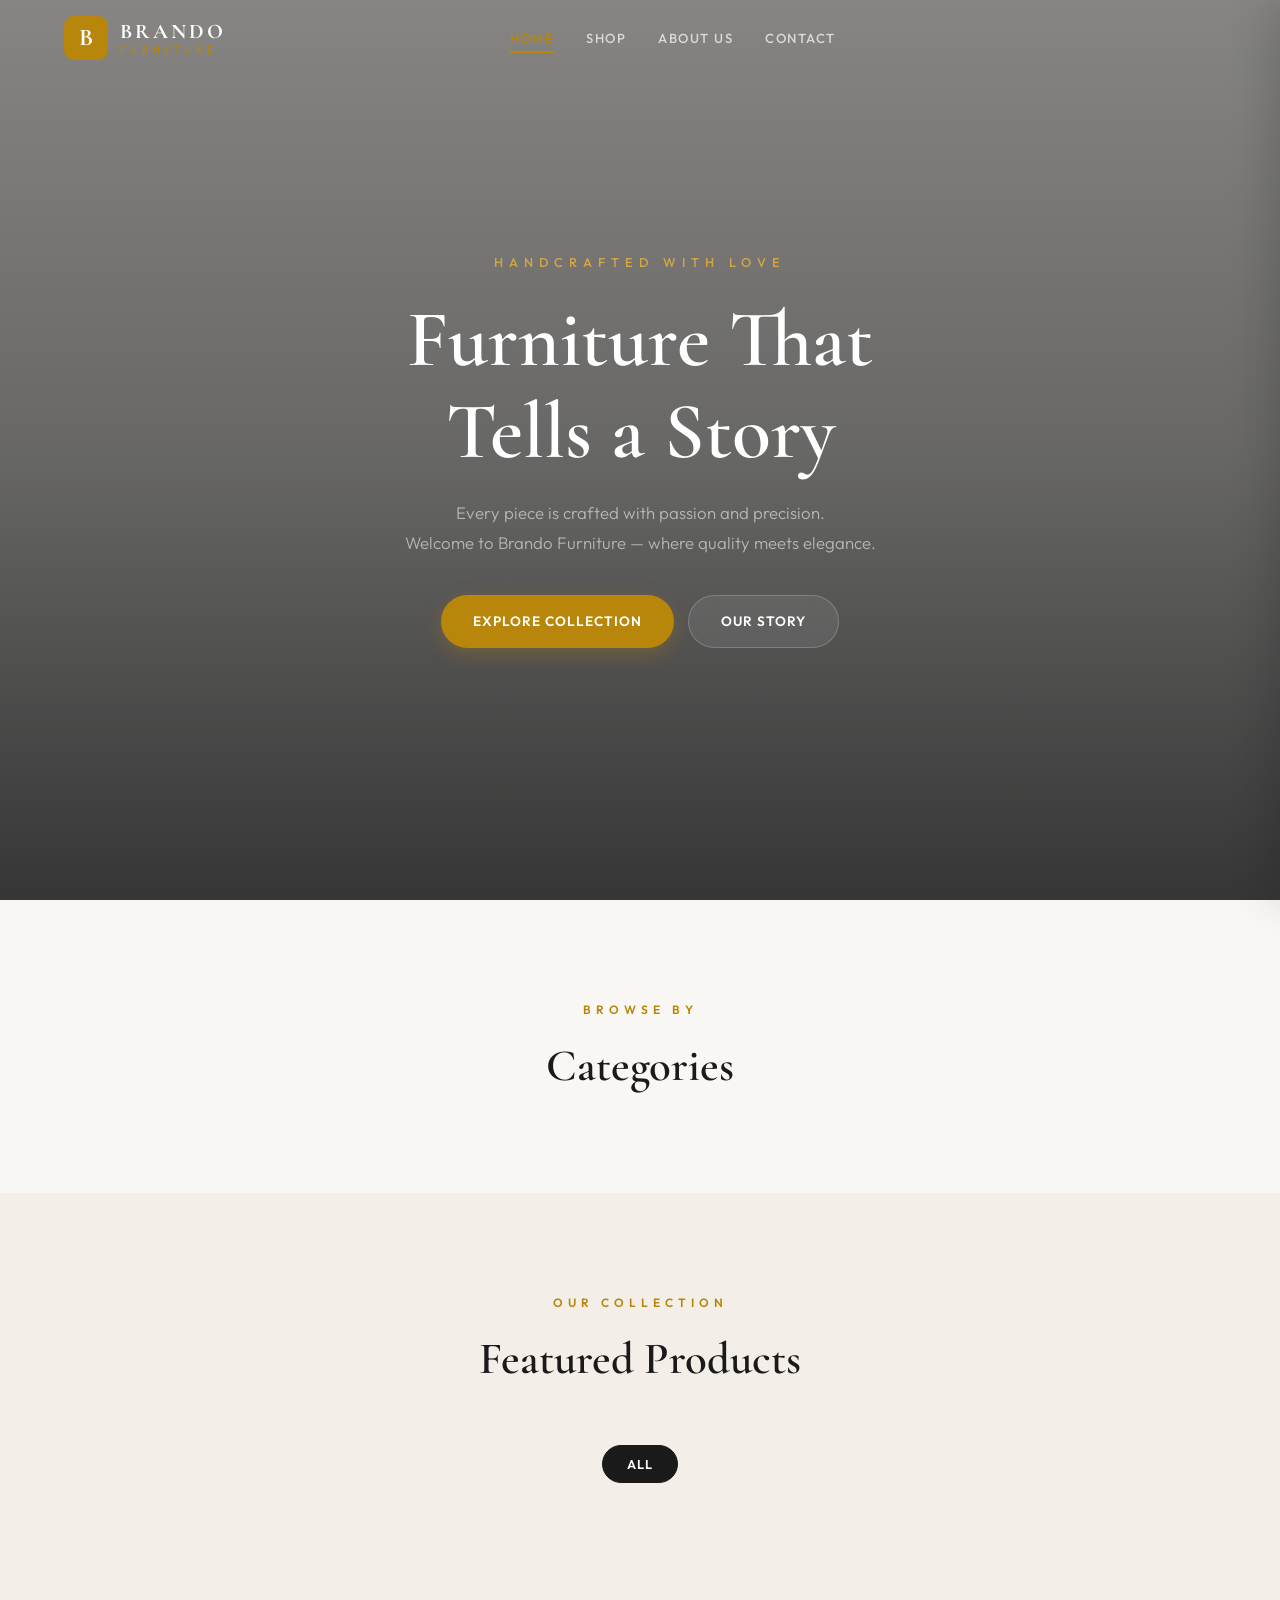
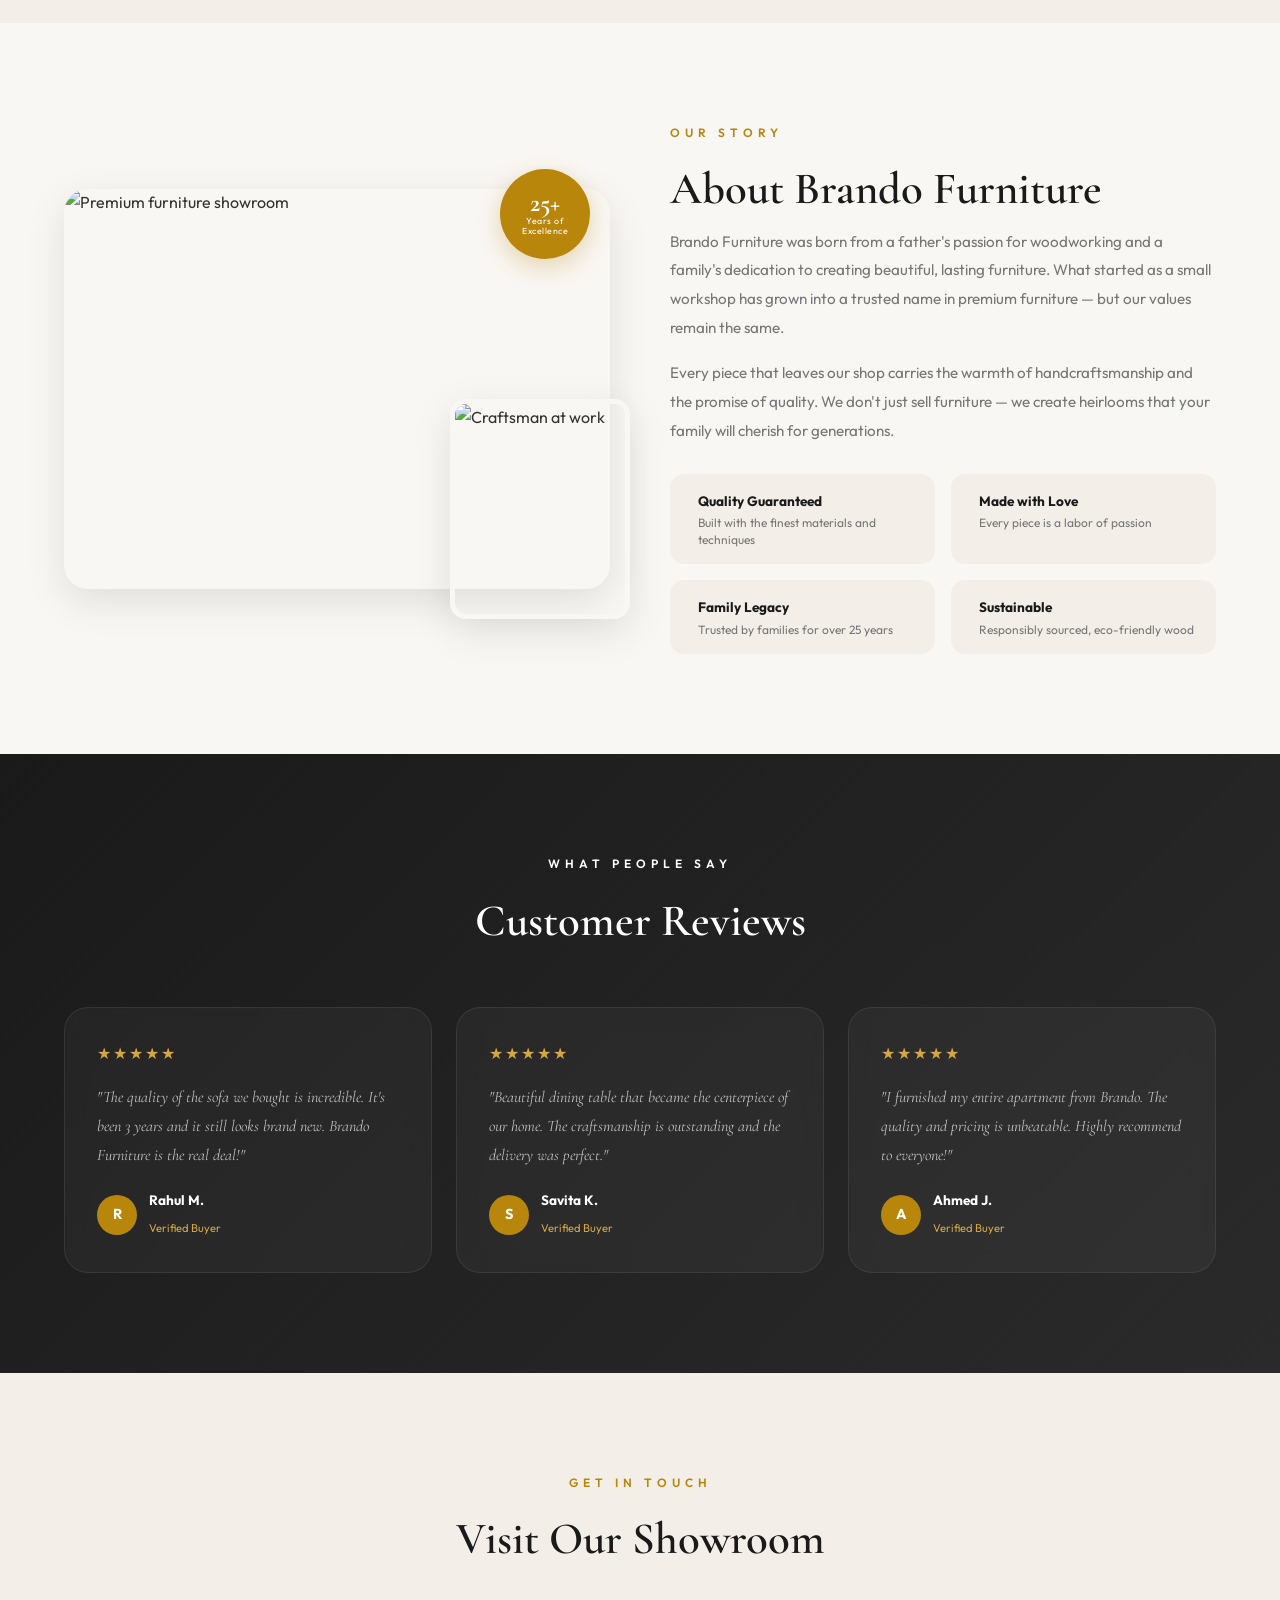
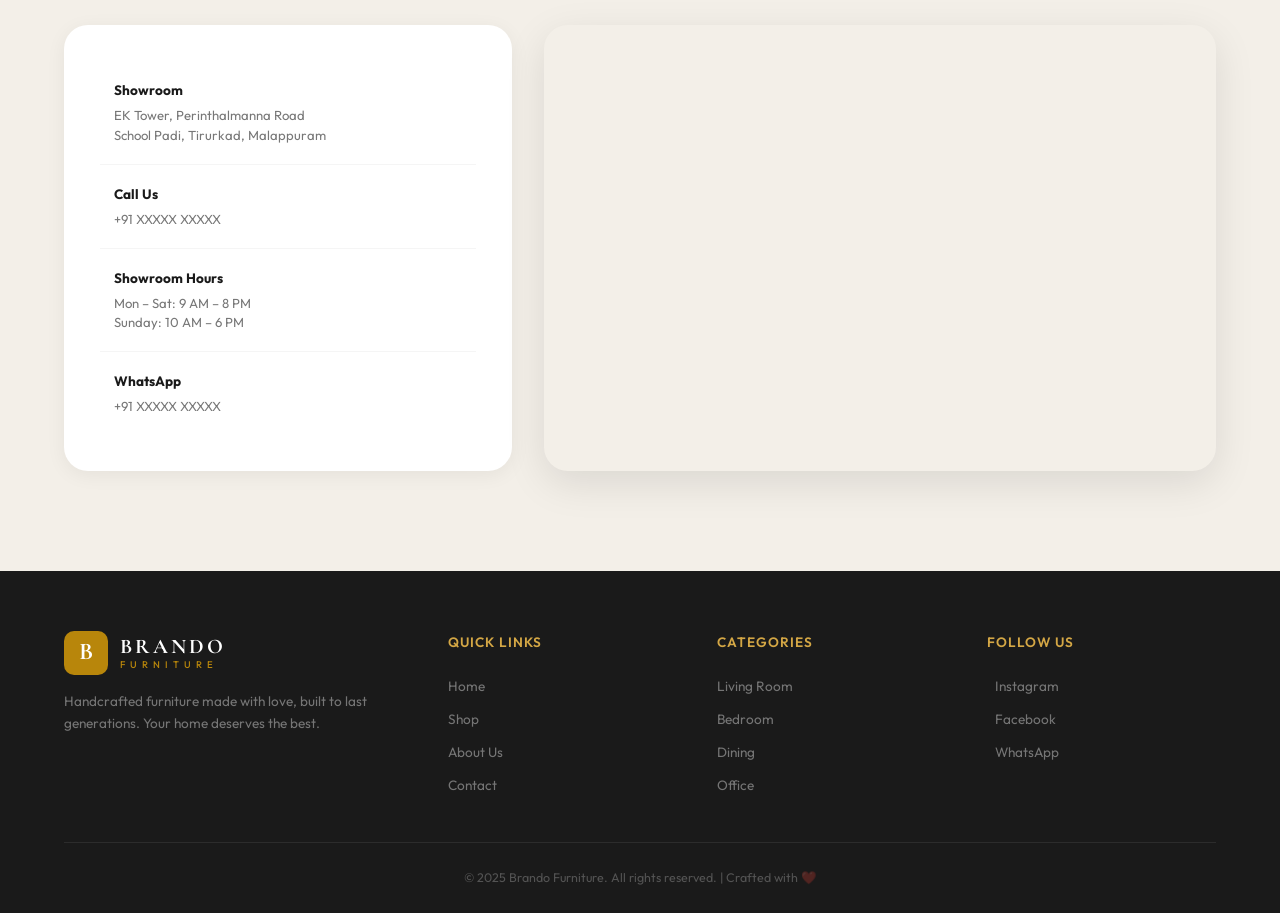
==== index.html @ a72fd261 "Initial commit: Brando Furniture project" ====
<!DOCTYPE html>
<html lang="en">

<head>
    <meta charset="UTF-8">
    <meta name="viewport" content="width=device-width, initial-scale=1.0">
    <title>Brando Furniture — Premium Handcrafted Furniture</title>
    <meta name="description"
        content="Brando Furniture offers premium handcrafted furniture built with love, quality, and tradition. Shop sofas, beds, tables, chairs, and more.">
    <link rel="preconnect" href="https://fonts.googleapis.com">
    <link rel="preconnect" href="https://fonts.gstatic.com" crossorigin>
    <link
        href="https://fonts.googleapis.com/css2?family=Cormorant+Garamond:ital,wght@0,400;0,500;0,600;0,700;1,400;1,500&family=Outfit:wght@300;400;500;600;700&display=swap"
        rel="stylesheet">
    <link rel="stylesheet" href="style.css">
</head>

<body>

    <!-- Navigation -->
    <nav id="navbar">
        <div class="nav-container">
            <a href="#" class="nav-logo" onclick="goHome()">
                <span class="logo-icon">B</span>
                <div class="logo-text">
                    <span class="logo-name">BRANDO</span>
                    <span class="logo-sub">FURNITURE</span>
                </div>
            </a>
            <div class="nav-links" id="nav-links">
                <a href="#" class="nav-link active" onclick="goHome()">Home</a>
                <a href="#" class="nav-link" onclick="showShop()">Shop</a>
                <a href="#about" class="nav-link">About Us</a>
                <a href="#contact" class="nav-link">Contact</a>
            </div>
            <div class="nav-actions">
                <button class="search-toggle" onclick="toggleSearch()" aria-label="Search">
                    <ion-icon name="search-outline"></ion-icon>
                </button>
                <button class="cart-toggle" id="cart-btn" onclick="toggleCart()">
                    <ion-icon name="bag-outline"></ion-icon>
                    <span class="cart-badge scale-0" id="cart-badge">0</span>
                </button>
            </div>
            <button class="nav-toggle" id="nav-toggle" aria-label="Toggle menu">
                <span></span><span></span><span></span>
            </button>
        </div>
        <!-- Search Bar -->
        <div class="search-bar hidden" id="search-bar">
            <div class="nav-container">
                <input type="text" id="search-input" placeholder="Search furniture..." oninput="handleSearch()">
                <button onclick="toggleSearch()"><ion-icon name="close-outline"></ion-icon></button>
            </div>
        </div>
    </nav>

    <!-- Hero Section -->
    <section id="hero" class="hero">
        <div class="hero-overlay"></div>
        <div class="hero-content">
            <p class="hero-label fade-up">Handcrafted with Love</p>
            <h1 class="hero-title fade-up delay-1">Furniture That<br>Tells a Story</h1>
            <p class="hero-subtitle fade-up delay-2">Every piece is crafted with passion and precision.<br>Welcome to
                Brando Furniture — where quality meets elegance.</p>
            <div class="hero-buttons fade-up delay-3">
                <button class="btn btn-gold" onclick="showShop()">Explore Collection</button>
                <a href="#about" class="btn btn-glass">Our Story</a>
            </div>
        </div>
    </section>

    <!-- Categories Section -->
    <section id="categories" class="section categories-section">
        <div class="container">
            <div class="section-header">
                <p class="section-tag">Browse By</p>
                <h2 class="section-title">Categories</h2>
            </div>
            <div class="categories-grid" id="categories-grid">
                <!-- Categories rendered by JS -->
            </div>
        </div>
    </section>

    <!-- Products Section -->
    <section id="shop" class="section shop-section">
        <div class="container">
            <div class="section-header">
                <p class="section-tag">Our Collection</p>
                <h2 class="section-title">Featured Products</h2>
            </div>
            <div class="product-filters" id="product-filters">
                <button class="filter-btn active" onclick="filterProducts('All')">All</button>
            </div>
            <div class="product-grid" id="product-grid">
                <!-- Products rendered by JS -->
            </div>
        </div>
    </section>

    <!-- About Us Section -->
    <section id="about" class="section about-section">
        <div class="container">
            <div class="about-grid">
                <div class="about-images fade-up">
                    <div class="about-img-main">
                        <img src="https://images.unsplash.com/photo-1555041469-a586c61ea9bc?auto=format&fit=crop&q=80&w=800"
                            alt="Premium furniture showroom">
                    </div>
                    <div class="about-img-accent">
                        <img src="https://images.unsplash.com/photo-1538688525198-9b88f6f53126?auto=format&fit=crop&q=80&w=400"
                            alt="Craftsman at work">
                    </div>
                    <div class="about-badge">
                        <span class="badge-number">25+</span>
                        <span class="badge-text">Years of<br>Excellence</span>
                    </div>
                </div>
                <div class="about-content fade-up delay-1">
                    <p class="section-tag">Our Story</p>
                    <h2 class="section-title left">About Brando Furniture</h2>
                    <p class="about-text">
                        Brando Furniture was born from a father's passion for woodworking and a family's dedication to
                        creating beautiful, lasting furniture. What started as a small workshop has grown into a trusted
                        name in premium furniture — but our values remain the same.
                    </p>
                    <p class="about-text">
                        Every piece that leaves our shop carries the warmth of handcraftsmanship and the promise of
                        quality. We don't just sell furniture — we create heirlooms that your family will cherish for
                        generations.
                    </p>
                    <div class="about-values">
                        <div class="about-value">
                            <ion-icon name="shield-checkmark-outline"></ion-icon>
                            <div>
                                <h4>Quality Guaranteed</h4>
                                <p>Built with the finest materials and techniques</p>
                            </div>
                        </div>
                        <div class="about-value">
                            <ion-icon name="heart-outline"></ion-icon>
                            <div>
                                <h4>Made with Love</h4>
                                <p>Every piece is a labor of passion</p>
                            </div>
                        </div>
                        <div class="about-value">
                            <ion-icon name="people-outline"></ion-icon>
                            <div>
                                <h4>Family Legacy</h4>
                                <p>Trusted by families for over 25 years</p>
                            </div>
                        </div>
                        <div class="about-value">
                            <ion-icon name="leaf-outline"></ion-icon>
                            <div>
                                <h4>Sustainable</h4>
                                <p>Responsibly sourced, eco-friendly wood</p>
                            </div>
                        </div>
                    </div>
                </div>
            </div>
        </div>
    </section>

    <!-- Testimonials -->
    <section class="section testimonials-section">
        <div class="container">
            <div class="section-header light">
                <p class="section-tag">What People Say</p>
                <h2 class="section-title">Customer Reviews</h2>
            </div>
            <div class="testimonials-grid">
                <div class="testimonial-card fade-up">
                    <div class="stars">★★★★★</div>
                    <p>"The quality of the sofa we bought is incredible. It's been 3 years and it still looks brand new.
                        Brando Furniture is the real deal!"</p>
                    <div class="testimonial-author">
                        <div class="author-avatar">R</div>
                        <div>
                            <h4>Rahul M.</h4>
                            <span>Verified Buyer</span>
                        </div>
                    </div>
                </div>
                <div class="testimonial-card fade-up delay-1">
                    <div class="stars">★★★★★</div>
                    <p>"Beautiful dining table that became the centerpiece of our home. The craftsmanship is outstanding
                        and the delivery was perfect."</p>
                    <div class="testimonial-author">
                        <div class="author-avatar">S</div>
                        <div>
                            <h4>Savita K.</h4>
                            <span>Verified Buyer</span>
                        </div>
                    </div>
                </div>
                <div class="testimonial-card fade-up delay-2">
                    <div class="stars">★★★★★</div>
                    <p>"I furnished my entire apartment from Brando. The quality and pricing is unbeatable. Highly
                        recommend to everyone!"</p>
                    <div class="testimonial-author">
                        <div class="author-avatar">A</div>
                        <div>
                            <h4>Ahmed J.</h4>
                            <span>Verified Buyer</span>
                        </div>
                    </div>
                </div>
            </div>
        </div>
    </section>

    <!-- Contact Section -->
    <section id="contact" class="section contact-section">
        <div class="container">
            <div class="section-header">
                <p class="section-tag">Get in Touch</p>
                <h2 class="section-title">Visit Our Showroom</h2>
            </div>
            <div class="contact-grid">
                <div class="contact-info-card fade-up">
                    <div class="contact-item">
                        <ion-icon name="location-outline"></ion-icon>
                        <div>
                            <h4>Showroom</h4>
                            <p>EK Tower, Perinthalmanna Road<br>School Padi, Tirurkad, Malappuram</p>
                        </div>
                    </div>
                    <div class="contact-item">
                        <ion-icon name="call-outline"></ion-icon>
                        <div>
                            <h4>Call Us</h4>
                            <p>+91 XXXXX XXXXX</p>
                        </div>
                    </div>
                    <div class="contact-item">
                        <ion-icon name="time-outline"></ion-icon>
                        <div>
                            <h4>Showroom Hours</h4>
                            <p>Mon – Sat: 9 AM – 8 PM<br>Sunday: 10 AM – 6 PM</p>
                        </div>
                    </div>
                    <div class="contact-item">
                        <ion-icon name="logo-whatsapp"></ion-icon>
                        <div>
                            <h4>WhatsApp</h4>
                            <p>+91 XXXXX XXXXX</p>
                        </div>
                    </div>
                </div>
                <div class="map-wrapper fade-up delay-1">
                    <iframe
                        src="https://www.google.com/maps/embed?pb=!1m18!1m12!1m3!1d3413.456!2d76.24483!3d10.96885!2m3!1f0!2f0!3f0!3m2!1i1024!2i768!4f13.1!3m3!1m2!1s0x0%3A0x0!2zMTDCsDU4JzA3LjkiTiA3NsKwMTQnNDEuNCJF!5e0!3m2!1sen!2sin!4v1710000000000"
                        width="100%" height="100%" style="border:0;border-radius:20px;" allowfullscreen=""
                        loading="lazy"></iframe>
                </div>
            </div>
        </div>
    </section>

    <!-- Cart Sidebar -->
    <div class="cart-overlay hidden" id="cart-overlay" onclick="toggleCart()"></div>
    <div class="cart-sidebar translate-x-full" id="cart-sidebar">
        <div class="cart-header">
            <h3>Your Cart</h3>
            <button onclick="toggleCart()" class="close-cart"><ion-icon name="close-outline"></ion-icon></button>
        </div>
        <div class="cart-items" id="cart-items">
            <div class="empty-cart">
                <ion-icon name="bag-outline"></ion-icon>
                <p>Your cart is empty</p>
                <button onclick="toggleCart(); showShop();" class="btn btn-gold-sm">Start Shopping</button>
            </div>
        </div>
        <div class="cart-footer">
            <div class="cart-total">
                <span>Total</span>
                <span id="cart-total">₹0</span>
            </div>
            <button onclick="openCheckout()" class="btn btn-gold full">Proceed to Checkout</button>
        </div>
    </div>

    <!-- Footer -->
    <footer class="footer">
        <div class="container">
            <div class="footer-grid">
                <div class="footer-brand">
                    <div class="nav-logo footer-logo">
                        <span class="logo-icon">B</span>
                        <div class="logo-text">
                            <span class="logo-name">BRANDO</span>
                            <span class="logo-sub">FURNITURE</span>
                        </div>
                    </div>
                    <p>Handcrafted furniture made with love, built to last generations. Your home deserves the best.</p>
                </div>
                <div class="footer-col">
                    <h4>Quick Links</h4>
                    <a href="#" onclick="goHome()">Home</a>
                    <a href="#" onclick="showShop()">Shop</a>
                    <a href="#about">About Us</a>
                    <a href="#contact">Contact</a>
                </div>
                <div class="footer-col">
                    <h4>Categories</h4>
                    <a href="#" onclick="filterProducts('Living Room')">Living Room</a>
                    <a href="#" onclick="filterProducts('Bedroom')">Bedroom</a>
                    <a href="#" onclick="filterProducts('Dining')">Dining</a>
                    <a href="#" onclick="filterProducts('Office')">Office</a>
                </div>
                <div class="footer-col">
                    <h4>Follow Us</h4>
                    <a href="#"><ion-icon name="logo-instagram"></ion-icon> Instagram</a>
                    <a href="#"><ion-icon name="logo-facebook"></ion-icon> Facebook</a>
                    <a href="#"><ion-icon name="logo-whatsapp"></ion-icon> WhatsApp</a>
                </div>
            </div>
            <div class="footer-bottom">
                <p>&copy; 2025 Brando Furniture. All rights reserved. | Crafted with ❤️</p>
            </div>
        </div>
    </footer>

    <!-- Toast -->
    <div class="toast translate-y-24" id="toast">
        <ion-icon name="checkmark-circle"></ion-icon>
        <span>Added to cart!</span>
    </div>

    <!-- Firebase SDK -->
    <script src="https://www.gstatic.com/firebasejs/10.8.0/firebase-app-compat.js"></script>
    <script src="https://www.gstatic.com/firebasejs/10.8.0/firebase-firestore-compat.js"></script>
    <script>
        // Copy your Firebase config from the guide and paste it below!
        const firebaseConfig = {
            apiKey: "REPLACE_WITH_YOUR_KEY",
            authDomain: "REPLACE_WITH_YOUR_KEY",
            projectId: "REPLACE_WITH_YOUR_KEY",
            storageBucket: "REPLACE_WITH_YOUR_KEY",
            messagingSenderId: "REPLACE_WITH_YOUR_KEY",
            appId: "REPLACE_WITH_YOUR_KEY"
        };
        // Initialize Firebase (Compat mode for simple transition)
        if (firebaseConfig.apiKey !== "REPLACE_WITH_YOUR_KEY") {
            firebase.initializeApp(firebaseConfig);
            window.db = firebase.firestore();
        }
    </script>
    <script src="app.js"></script>
</body>

</html>
---- style.css ----
/* ===== BRANDO FURNITURE — Premium Luxury Styling ===== */

*,
*::before,
*::after {
    margin: 0;
    padding: 0;
    box-sizing: border-box;
}

:root {
    --gold: #b8860b;
    --gold-light: #d4a745;
    --gold-glow: rgba(184, 134, 11, 0.15);
    --dark: #1a1a1a;
    --dark-2: #2a2a2a;
    --dark-3: #3a3a3a;
    --bg: #f9f7f4;
    --bg-warm: #f3efe8;
    --text: #333333;
    --text-light: #777777;
    --white: #ffffff;
    --font-display: 'Cormorant Garamond', Georgia, serif;
    --font-body: 'Outfit', -apple-system, sans-serif;
    --radius: 16px;
    --radius-lg: 24px;
    --shadow: 0 4px 20px rgba(0, 0, 0, 0.06);
    --shadow-lg: 0 12px 40px rgba(0, 0, 0, 0.1);
    --transition: all 0.3s ease;
}

html {
    scroll-behavior: smooth;
    scroll-padding-top: 80px;
}

body {
    font-family: var(--font-body);
    color: var(--text);
    background: var(--bg);
    line-height: 1.7;
    overflow-x: hidden;
    -webkit-font-smoothing: antialiased;
}

.container {
    max-width: 1200px;
    margin: 0 auto;
    padding: 0 24px;
}

img {
    display: block;
    max-width: 100%;
}

a {
    text-decoration: none;
    color: inherit;
}

button {
    cursor: pointer;
    border: none;
    background: none;
    font-family: inherit;
}

/* ===== NAVIGATION ===== */
#navbar {
    position: fixed;
    top: 0;
    left: 0;
    right: 0;
    z-index: 1000;
    padding: 16px 0;
    transition: var(--transition);
    background: transparent;
}

#navbar.scrolled {
    padding: 10px 0;
    background: rgba(26, 26, 26, 0.97);
    backdrop-filter: blur(20px);
    box-shadow: 0 4px 30px rgba(0, 0, 0, 0.2);
}

.nav-container {
    max-width: 1200px;
    margin: 0 auto;
    padding: 0 24px;
    display: flex;
    justify-content: space-between;
    align-items: center;
}

.nav-logo {
    display: flex;
    align-items: center;
    gap: 12px;
    text-decoration: none;
    color: var(--white);
    cursor: pointer;
}

.logo-icon {
    width: 44px;
    height: 44px;
    background: var(--gold);
    color: var(--white);
    font-family: var(--font-display);
    font-size: 1.5rem;
    font-weight: 700;
    display: flex;
    align-items: center;
    justify-content: center;
    border-radius: 10px;
}

.logo-text {
    display: flex;
    flex-direction: column;
    line-height: 1.1;
}

.logo-name {
    font-family: var(--font-display);
    font-size: 1.3rem;
    font-weight: 700;
    color: var(--white);
    letter-spacing: 3px;
}

.logo-sub {
    font-size: 0.6rem;
    color: var(--gold);
    letter-spacing: 5px;
    text-transform: uppercase;
    font-weight: 500;
}

.nav-links {
    display: flex;
    gap: 32px;
}

.nav-link {
    font-size: 0.82rem;
    font-weight: 500;
    color: rgba(255, 255, 255, 0.7);
    letter-spacing: 1.5px;
    text-transform: uppercase;
    transition: color 0.3s;
    position: relative;
    cursor: pointer;
    background: none;
    border: none;
    font-family: inherit;
}

.nav-link::after {
    content: '';
    position: absolute;
    bottom: -4px;
    left: 0;
    width: 0;
    height: 2px;
    background: var(--gold);
    transition: width 0.3s ease;
}

.nav-link:hover,
.nav-link.active {
    color: var(--gold);
}

.nav-link:hover::after,
.nav-link.active::after {
    width: 100%;
}

.nav-actions {
    display: flex;
    align-items: center;
    gap: 16px;
}

.search-toggle,
.cart-toggle {
    color: rgba(255, 255, 255, 0.8);
    font-size: 1.3rem;
    transition: color 0.3s;
    position: relative;
    display: flex;
    align-items: center;
    justify-content: center;
    width: 40px;
    height: 40px;
    border-radius: 10px;
}

.search-toggle:hover,
.cart-toggle:hover {
    color: var(--gold);
    background: rgba(255, 255, 255, 0.05);
}

.cart-badge {
    position: absolute;
    top: 2px;
    right: 2px;
    width: 18px;
    height: 18px;
    background: var(--gold);
    color: white;
    font-size: 0.65rem;
    font-weight: 700;
    border-radius: 50%;
    display: flex;
    align-items: center;
    justify-content: center;
    transition: transform 0.3s;
}

.scale-0 {
    transform: scale(0);
}

.scale-100 {
    transform: scale(1);
}

.nav-toggle {
    display: none;
    flex-direction: column;
    gap: 5px;
    padding: 4px;
}

.nav-toggle span {
    width: 24px;
    height: 2px;
    background: var(--white);
    border-radius: 2px;
    transition: var(--transition);
}

.search-bar {
    padding: 12px 0;
    background: var(--dark-2);
    border-top: 1px solid rgba(255, 255, 255, 0.05);
}

.search-bar .nav-container {
    gap: 12px;
}

.search-bar input {
    flex: 1;
    background: var(--dark-3);
    border: none;
    padding: 12px 20px;
    border-radius: 12px;
    color: white;
    font-size: 0.95rem;
    outline: none;
    font-family: var(--font-body);
}

.search-bar input::placeholder {
    color: rgba(255, 255, 255, 0.3);
}

.search-bar button {
    color: rgba(255, 255, 255, 0.5);
    font-size: 1.4rem;
}

.hidden {
    display: none !important;
}

/* ===== HERO ===== */
.hero {
    position: relative;
    min-height: 100vh;
    display: flex;
    align-items: center;
    justify-content: center;
    text-align: center;
    color: var(--white);
    background: url('https://images.unsplash.com/photo-1555041469-a586c61ea9bc?auto=format&fit=crop&q=85&w=1920') center/cover no-repeat;
}

.hero-overlay {
    position: absolute;
    inset: 0;
    background: linear-gradient(180deg,
            rgba(20, 20, 20, 0.5) 0%, rgba(26, 26, 26, 0.65) 50%, rgba(20, 20, 20, 0.85) 100%);
}

.hero-content {
    position: relative;
    z-index: 2;
    padding: 0 24px;
    max-width: 700px;
}

.hero-label {
    font-size: 0.8rem;
    letter-spacing: 6px;
    text-transform: uppercase;
    color: var(--gold-light);
    margin-bottom: 20px;
    font-weight: 500;
}

.hero-title {
    font-family: var(--font-display);
    font-size: clamp(2.8rem, 7vw, 5rem);
    font-weight: 600;
    line-height: 1.15;
    margin-bottom: 20px;
}

.hero-subtitle {
    font-size: 1.05rem;
    color: rgba(255, 255, 255, 0.55);
    line-height: 1.8;
    font-weight: 300;
    margin-bottom: 36px;
}

.hero-buttons {
    display: flex;
    gap: 14px;
    justify-content: center;
    flex-wrap: wrap;
}

/* ===== BUTTONS ===== */
.btn {
    display: inline-flex;
    align-items: center;
    gap: 8px;
    padding: 14px 32px;
    border-radius: 50px;
    font-size: 0.85rem;
    font-weight: 600;
    letter-spacing: 1px;
    text-transform: uppercase;
    transition: var(--transition);
}

.btn-gold {
    background: var(--gold);
    color: var(--white);
    box-shadow: 0 6px 20px rgba(184, 134, 11, 0.3);
}

.btn-gold:hover {
    background: var(--gold-light);
    transform: translateY(-2px);
    box-shadow: 0 10px 30px rgba(184, 134, 11, 0.4);
}

.btn-gold-sm {
    background: var(--gold);
    color: var(--white);
    padding: 10px 24px;
    border-radius: 10px;
    font-size: 0.8rem;
    font-weight: 600;
    letter-spacing: 1px;
    text-transform: uppercase;
    transition: var(--transition);
}

.btn-gold-sm:hover {
    background: var(--gold-light);
}

.btn-glass {
    background: rgba(255, 255, 255, 0.08);
    color: var(--white);
    border: 1px solid rgba(255, 255, 255, 0.2);
    backdrop-filter: blur(10px);
}

.btn-glass:hover {
    border-color: var(--gold);
    color: var(--gold);
    transform: translateY(-2px);
}

.btn.full {
    width: 100%;
    justify-content: center;
}

/* ===== SECTIONS ===== */
.section {
    padding: 100px 0;
}

.section-header {
    text-align: center;
    margin-bottom: 48px;
}

.section-header.light .section-tag,
.section-header.light .section-title {
    color: var(--white);
}

.section-tag {
    font-size: 0.75rem;
    letter-spacing: 5px;
    text-transform: uppercase;
    color: var(--gold);
    font-weight: 600;
    margin-bottom: 8px;
}

.section-title {
    font-family: var(--font-display);
    font-size: clamp(1.8rem, 4vw, 2.8rem);
    font-weight: 600;
    color: var(--dark);
}

.section-title.left {
    text-align: left;
}

/* ===== CATEGORIES ===== */
.categories-section {
    background: var(--bg);
    padding-bottom: 40px;
}

.categories-grid {
    display: grid;
    grid-template-columns: repeat(4, 1fr);
    gap: 20px;
}

.category-card {
    position: relative;
    border-radius: var(--radius-lg);
    overflow: hidden;
    cursor: pointer;
    height: 220px;
    transition: transform 0.4s, box-shadow 0.4s;
}

.category-card:hover {
    transform: translateY(-6px);
    box-shadow: var(--shadow-lg);
}

.category-card img {
    width: 100%;
    height: 100%;
    object-fit: cover;
    transition: transform 0.6s;
}

.category-card:hover img {
    transform: scale(1.08);
}

.category-card .cat-overlay {
    position: absolute;
    inset: 0;
    background: linear-gradient(to top, rgba(0, 0, 0, 0.7) 0%, transparent 60%);
    display: flex;
    flex-direction: column;
    justify-content: flex-end;
    padding: 20px;
}

.category-card h3 {
    font-family: var(--font-display);
    color: var(--white);
    font-size: 1.3rem;
    font-weight: 600;
}

.category-card span {
    font-size: 0.75rem;
    color: var(--gold-light);
    margin-top: 4px;
}

/* ===== PRODUCTS ===== */
.shop-section {
    background: var(--bg-warm);
}

.product-filters {
    display: flex;
    gap: 10px;
    justify-content: center;
    margin-bottom: 40px;
    flex-wrap: wrap;
}

.filter-btn {
    padding: 10px 24px;
    border-radius: 50px;
    font-size: 0.8rem;
    font-weight: 600;
    letter-spacing: 1px;
    text-transform: uppercase;
    transition: var(--transition);
    background: var(--white);
    color: var(--text-light);
    border: 1px solid rgba(0, 0, 0, 0.08);
}

.filter-btn.active,
.filter-btn:hover {
    background: var(--dark);
    color: var(--white);
    border-color: var(--dark);
}

.product-grid {
    display: grid;
    grid-template-columns: repeat(auto-fill, minmax(280px, 1fr));
    gap: 24px;
}

.product-card {
    background: var(--white);
    border-radius: var(--radius-lg);
    overflow: hidden;
    transition: transform 0.4s, box-shadow 0.4s;
    border: 1px solid rgba(0, 0, 0, 0.04);
}

.product-card:hover {
    transform: translateY(-6px);
    box-shadow: var(--shadow-lg);
}

.product-card .product-img {
    position: relative;
    height: 260px;
    overflow: hidden;
    background: var(--bg-warm);
}

.product-card .product-img img {
    width: 100%;
    height: 100%;
    object-fit: cover;
    transition: transform 0.6s;
}

.product-card:hover .product-img img {
    transform: scale(1.06);
}

.product-card .product-tag {
    position: absolute;
    top: 14px;
    left: 14px;
    background: rgba(255, 255, 255, 0.92);
    backdrop-filter: blur(8px);
    padding: 5px 12px;
    border-radius: 8px;
    font-size: 0.7rem;
    font-weight: 600;
    color: var(--text-light);
    letter-spacing: 1px;
    text-transform: uppercase;
}

.product-body {
    padding: 20px;
}

.product-body h3 {
    font-family: var(--font-display);
    font-size: 1.2rem;
    font-weight: 600;
    color: var(--dark);
    margin-bottom: 6px;
}

.product-body .product-desc {
    font-size: 0.82rem;
    color: var(--text-light);
    margin-bottom: 16px;
    line-height: 1.5;
}

.product-footer {
    display: flex;
    align-items: center;
    justify-content: space-between;
}

.product-price {
    font-family: var(--font-display);
    font-size: 1.4rem;
    font-weight: 700;
    color: var(--dark);
}

.add-cart-btn {
    width: 44px;
    height: 44px;
    border-radius: 12px;
    background: var(--dark);
    color: var(--white);
    display: flex;
    align-items: center;
    justify-content: center;
    font-size: 1.2rem;
    transition: var(--transition);
}

.add-cart-btn:hover {
    background: var(--gold);
    transform: scale(1.05);
}

.no-products {
    grid-column: 1 / -1;
    text-align: center;
    padding: 60px 20px;
    color: var(--text-light);
}

.no-products ion-icon {
    font-size: 3rem;
    margin-bottom: 12px;
    opacity: 0.2;
}

/* ===== ABOUT US ===== */
.about-section {
    background: var(--bg);
}

.about-grid {
    display: grid;
    grid-template-columns: 1fr 1fr;
    gap: 60px;
    align-items: center;
}

.about-images {
    position: relative;
}

.about-img-main {
    border-radius: var(--radius-lg);
    overflow: hidden;
    box-shadow: var(--shadow-lg);
}

.about-img-main img {
    width: 100%;
    height: 400px;
    object-fit: cover;
}

.about-img-accent {
    position: absolute;
    bottom: -30px;
    right: -20px;
    width: 180px;
    height: 220px;
    border-radius: var(--radius);
    overflow: hidden;
    border: 5px solid var(--bg);
    box-shadow: var(--shadow-lg);
}

.about-img-accent img {
    width: 100%;
    height: 100%;
    object-fit: cover;
}

.about-badge {
    position: absolute;
    top: -20px;
    right: 20px;
    background: var(--gold);
    color: var(--white);
    width: 90px;
    height: 90px;
    border-radius: 50%;
    display: flex;
    flex-direction: column;
    align-items: center;
    justify-content: center;
    box-shadow: 0 8px 24px rgba(184, 134, 11, 0.3);
}

.badge-number {
    font-family: var(--font-display);
    font-size: 1.6rem;
    font-weight: 700;
    line-height: 1;
}

.badge-text {
    font-size: 0.55rem;
    text-align: center;
    line-height: 1.2;
    letter-spacing: 0.5px;
}

.about-text {
    font-size: 0.95rem;
    color: var(--text-light);
    line-height: 1.9;
    margin-bottom: 16px;
}

.about-values {
    display: grid;
    grid-template-columns: 1fr 1fr;
    gap: 16px;
    margin-top: 28px;
}

.about-value {
    display: flex;
    gap: 12px;
    align-items: flex-start;
    padding: 16px;
    border-radius: 14px;
    background: var(--bg-warm);
    transition: var(--transition);
}

.about-value:hover {
    box-shadow: var(--shadow);
}

.about-value ion-icon {
    font-size: 1.4rem;
    color: var(--gold);
    flex-shrink: 0;
    margin-top: 2px;
}

.about-value h4 {
    font-size: 0.85rem;
    font-weight: 700;
    color: var(--dark);
    margin-bottom: 2px;
}

.about-value p {
    font-size: 0.75rem;
    color: var(--text-light);
    line-height: 1.4;
}

/* ===== TESTIMONIALS ===== */
.testimonials-section {
    background: linear-gradient(135deg, var(--dark) 0%, var(--dark-2) 100%);
    color: var(--white);
}

.testimonials-grid {
    display: grid;
    grid-template-columns: repeat(3, 1fr);
    gap: 24px;
}

.testimonial-card {
    background: rgba(255, 255, 255, 0.04);
    border: 1px solid rgba(255, 255, 255, 0.08);
    border-radius: var(--radius-lg);
    padding: 32px;
    backdrop-filter: blur(10px);
    transition: var(--transition);
}

.testimonial-card:hover {
    border-color: var(--gold);
    transform: translateY(-4px);
}

.stars {
    color: var(--gold-light);
    font-size: 1rem;
    margin-bottom: 16px;
    letter-spacing: 2px;
}

.testimonial-card p {
    font-family: var(--font-display);
    font-style: italic;
    font-size: 1rem;
    line-height: 1.8;
    color: rgba(255, 255, 255, 0.7);
    margin-bottom: 20px;
}

.testimonial-author {
    display: flex;
    align-items: center;
    gap: 12px;
}

.author-avatar {
    width: 40px;
    height: 40px;
    border-radius: 50%;
    background: var(--gold);
    color: var(--white);
    display: flex;
    align-items: center;
    justify-content: center;
    font-weight: 700;
    font-size: 0.9rem;
}

.testimonial-author h4 {
    font-size: 0.85rem;
    color: var(--white);
}

.testimonial-author span {
    font-size: 0.7rem;
    color: var(--gold-light);
}

/* ===== CONTACT ===== */
.contact-section {
    background: var(--bg-warm);
}

.contact-grid {
    display: grid;
    grid-template-columns: 0.8fr 1.2fr;
    gap: 32px;
}

.contact-info-card {
    background: var(--white);
    padding: 36px;
    border-radius: var(--radius-lg);
    box-shadow: var(--shadow);
}

.contact-item {
    display: flex;
    gap: 14px;
    padding: 18px 0;
    border-bottom: 1px solid rgba(0, 0, 0, 0.04);
}

.contact-item:last-child {
    border-bottom: none;
}

.contact-item ion-icon {
    font-size: 1.3rem;
    color: var(--gold);
    flex-shrink: 0;
    margin-top: 2px;
}

.contact-item h4 {
    font-size: 0.85rem;
    font-weight: 700;
    color: var(--dark);
    margin-bottom: 4px;
}

.contact-item p {
    font-size: 0.82rem;
    color: var(--text-light);
    line-height: 1.5;
}

.map-wrapper {
    border-radius: var(--radius-lg);
    overflow: hidden;
    box-shadow: var(--shadow-lg);
    min-height: 350px;
}

/* ===== CART SIDEBAR ===== */
.cart-overlay {
    position: fixed;
    inset: 0;
    background: rgba(0, 0, 0, 0.5);
    z-index: 2000;
    opacity: 0;
    transition: opacity 0.3s;
}

.cart-overlay.opacity-100 {
    opacity: 1;
}

.cart-sidebar {
    position: fixed;
    top: 0;
    right: 0;
    width: 400px;
    max-width: 90vw;
    height: 100vh;
    background: var(--white);
    z-index: 2001;
    display: flex;
    flex-direction: column;
    transition: transform 0.4s cubic-bezier(0.16, 1, 0.3, 1);
    box-shadow: -10px 0 40px rgba(0, 0, 0, 0.15);
}

.translate-x-full {
    transform: translateX(100%);
}

.cart-header {
    display: flex;
    justify-content: space-between;
    align-items: center;
    padding: 24px;
    border-bottom: 1px solid rgba(0, 0, 0, 0.06);
}

.cart-header h3 {
    font-family: var(--font-display);
    font-size: 1.4rem;
    font-weight: 600;
}

.close-cart {
    font-size: 1.4rem;
    color: var(--text-light);
    transition: color 0.3s;
}

.close-cart:hover {
    color: var(--dark);
}

.cart-items {
    flex: 1;
    overflow-y: auto;
    padding: 20px;
}

.cart-items>div {
    display: flex;
    flex-direction: column;
    gap: 16px;
}

.empty-cart {
    display: flex;
    flex-direction: column;
    align-items: center;
    justify-content: center;
    height: 100%;
    color: var(--text-light);
    text-align: center;
}

.empty-cart ion-icon {
    font-size: 3rem;
    opacity: 0.15;
    margin-bottom: 12px;
}

.empty-cart p {
    margin-bottom: 16px;
}

.cart-footer {
    padding: 20px;
    border-top: 1px solid rgba(0, 0, 0, 0.06);
    background: var(--bg);
}

.cart-total {
    display: flex;
    justify-content: space-between;
    align-items: center;
    margin-bottom: 14px;
}

.cart-total span:first-child {
    font-size: 0.9rem;
    color: var(--text-light);
    text-transform: uppercase;
    letter-spacing: 1px;
}

.cart-total span:last-child {
    font-family: var(--font-display);
    font-size: 1.6rem;
    font-weight: 700;
    color: var(--dark);
}

.cart-item-row {
    display: flex;
    gap: 14px;
    align-items: center;
}

.cart-item-img {
    width: 70px;
    height: 70px;
    border-radius: 12px;
    overflow: hidden;
    flex-shrink: 0;
    background: var(--bg-warm);
}

.cart-item-img img {
    width: 100%;
    height: 100%;
    object-fit: cover;
}

.cart-item-info {
    flex: 1;
}

.cart-item-info h4 {
    font-size: 0.85rem;
    font-weight: 600;
    color: var(--dark);
    margin-bottom: 4px;
}

.cart-item-info .ci-price {
    font-size: 0.8rem;
    color: var(--gold);
    font-weight: 600;
}

.cart-item-qty {
    display: flex;
    align-items: center;
    gap: 8px;
    background: var(--bg);
    border-radius: 8px;
    padding: 4px;
}

.cart-item-qty button {
    width: 28px;
    height: 28px;
    display: flex;
    align-items: center;
    justify-content: center;
    border-radius: 6px;
    color: var(--text-light);
    transition: var(--transition);
    font-size: 1rem;
}

.cart-item-qty button:hover {
    background: var(--white);
    color: var(--dark);
}

.cart-item-qty span {
    font-size: 0.85rem;
    font-weight: 600;
    min-width: 20px;
    text-align: center;
}

/* ===== TOAST ===== */
.toast {
    position: fixed;
    bottom: 24px;
    left: 50%;
    transform: translateX(-50%);
    background: var(--dark);
    color: var(--white);
    padding: 14px 28px;
    border-radius: 50px;
    display: flex;
    align-items: center;
    gap: 10px;
    font-size: 0.85rem;
    font-weight: 500;
    box-shadow: 0 10px 30px rgba(0, 0, 0, 0.2);
    z-index: 3000;
    transition: transform 0.4s, opacity 0.4s;
}

.toast ion-icon {
    color: #4ade80;
    font-size: 1.2rem;
}

.translate-y-24 {
    transform: translate(-50%, 100px);
    opacity: 0;
}

/* ===== FOOTER ===== */
.footer {
    background: var(--dark);
    color: var(--white);
    padding: 60px 0 0;
}

.footer-grid {
    display: grid;
    grid-template-columns: 1.5fr 1fr 1fr 1fr;
    gap: 40px;
    padding-bottom: 40px;
    border-bottom: 1px solid rgba(255, 255, 255, 0.08);
}

.footer-logo {
    margin-bottom: 16px;
}

.footer-brand p {
    font-size: 0.85rem;
    color: rgba(255, 255, 255, 0.4);
    line-height: 1.6;
}

.footer-col h4 {
    font-size: 0.85rem;
    font-weight: 600;
    margin-bottom: 16px;
    letter-spacing: 1px;
    text-transform: uppercase;
    color: var(--gold-light);
}

.footer-col a {
    display: flex;
    align-items: center;
    gap: 8px;
    font-size: 0.85rem;
    color: rgba(255, 255, 255, 0.4);
    padding: 5px 0;
    transition: color 0.3s;
}

.footer-col a:hover {
    color: var(--gold);
}

.footer-bottom {
    padding: 24px 0;
    text-align: center;
}

.footer-bottom p {
    font-size: 0.78rem;
    color: rgba(255, 255, 255, 0.25);
}

/* ===== ANIMATIONS ===== */
.fade-up {
    opacity: 0;
    transform: translateY(30px);
    transition: opacity 0.7s ease, transform 0.7s ease;
}

.fade-up.visible {
    opacity: 1;
    transform: translateY(0);
}

.delay-1 {
    transition-delay: 0.12s;
}

.delay-2 {
    transition-delay: 0.24s;
}

.delay-3 {
    transition-delay: 0.36s;
}

/* ===== CHECKOUT ===== */
.checkout-form {
    display: flex;
    flex-direction: column;
    gap: 14px;
}

.checkout-form label {
    font-size: 0.8rem;
    font-weight: 600;
    color: var(--dark);
}

.checkout-form input,
.checkout-form textarea {
    width: 100%;
    padding: 12px 16px;
    border-radius: 12px;
    border: 1px solid rgba(0, 0, 0, 0.08);
    font-family: var(--font-body);
    font-size: 0.9rem;
    outline: none;
    transition: border-color 0.3s;
    background: var(--bg);
}

.checkout-form input:focus,
.checkout-form textarea:focus {
    border-color: var(--gold);
}

.checkout-form textarea {
    resize: none;
}

.checkout-summary {
    background: var(--bg);
    border-radius: 14px;
    padding: 16px;
    margin-top: 8px;
}

.checkout-summary .cs-item {
    display: flex;
    justify-content: space-between;
    font-size: 0.82rem;
    padding: 6px 0;
}

.checkout-summary .cs-total {
    display: flex;
    justify-content: space-between;
    font-weight: 700;
    font-size: 1rem;
    padding-top: 10px;
    margin-top: 8px;
    border-top: 1px solid rgba(0, 0, 0, 0.06);
}

.checkout-btn {
    width: 100%;
    padding: 14px;
    border-radius: 14px;
    border: none;
    background: #22c55e;
    color: var(--white);
    font-size: 0.9rem;
    font-weight: 700;
    letter-spacing: 1px;
    text-transform: uppercase;
    cursor: pointer;
    transition: var(--transition);
    display: flex;
    align-items: center;
    justify-content: center;
    gap: 8px;
}

.checkout-btn:hover {
    background: #16a34a;
}

.back-btn {
    width: 100%;
    padding: 12px;
    border-radius: 14px;
    border: none;
    background: var(--bg);
    color: var(--text-light);
    font-size: 0.85rem;
    font-weight: 600;
    cursor: pointer;
    transition: var(--transition);
    margin-top: 8px;
}

.back-btn:hover {
    background: var(--bg-warm);
}

.payment-options {
    display: flex;
    flex-direction: column;
    gap: 10px;
}

.payment-option {
    display: flex;
    align-items: center;
    gap: 12px;
    padding: 14px;
    border: 1px solid rgba(0, 0, 0, 0.06);
    border-radius: 12px;
    cursor: pointer;
    transition: var(--transition);
}

.payment-option:hover {
    background: var(--bg);
}

.payment-option input {
    accent-color: var(--gold);
}

.payment-option h4 {
    font-size: 0.85rem;
    font-weight: 600;
}

.payment-option p {
    font-size: 0.72rem;
    color: var(--text-light);
}

/* ===== RESPONSIVE ===== */
@media (max-width: 992px) {
    .categories-grid {
        grid-template-columns: repeat(2, 1fr);
    }

    .about-grid {
        grid-template-columns: 1fr;
    }

    .testimonials-grid {
        grid-template-columns: 1fr;
        max-width: 500px;
        margin: 0 auto;
    }

    .contact-grid {
        grid-template-columns: 1fr;
    }

    .footer-grid {
        grid-template-columns: 1fr 1fr;
    }

    .about-img-accent {
        right: 10px;
    }
}

@media (max-width: 768px) {
    .nav-links {
        position: fixed;
        top: 0;
        right: -100%;
        width: 280px;
        height: 100vh;
        background: var(--dark);
        flex-direction: column;
        padding: 100px 40px 40px;
        gap: 20px;
        transition: right 0.4s ease;
        box-shadow: -10px 0 30px rgba(0, 0, 0, 0.3);
    }

    .nav-links.open {
        right: 0;
    }

    .nav-toggle {
        display: flex;
    }

    .categories-grid {
        grid-template-columns: 1fr 1fr;
    }

    .category-card {
        height: 160px;
    }

    .section {
        padding: 64px 0;
    }

    .footer-grid {
        grid-template-columns: 1fr;
    }

    .about-values {
        grid-template-columns: 1fr;
    }

    .about-img-accent {
        display: none;
    }
}
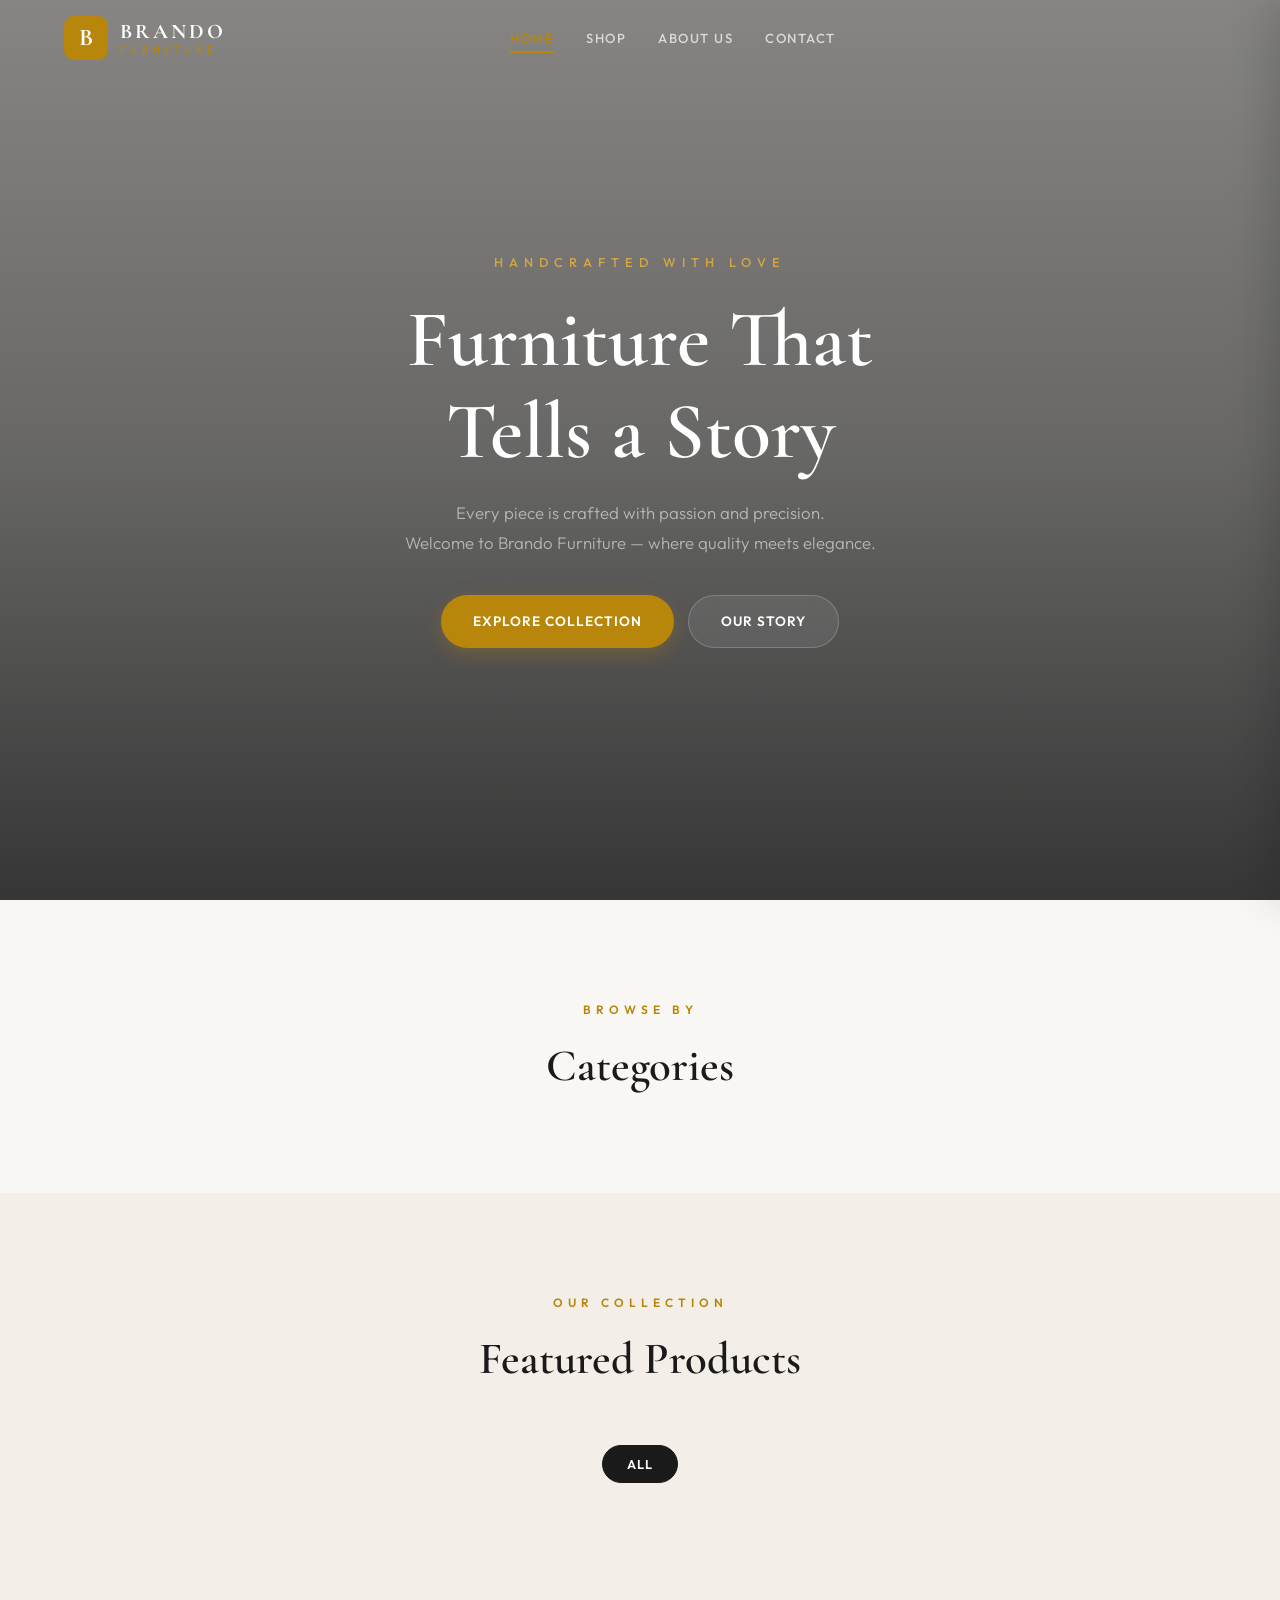
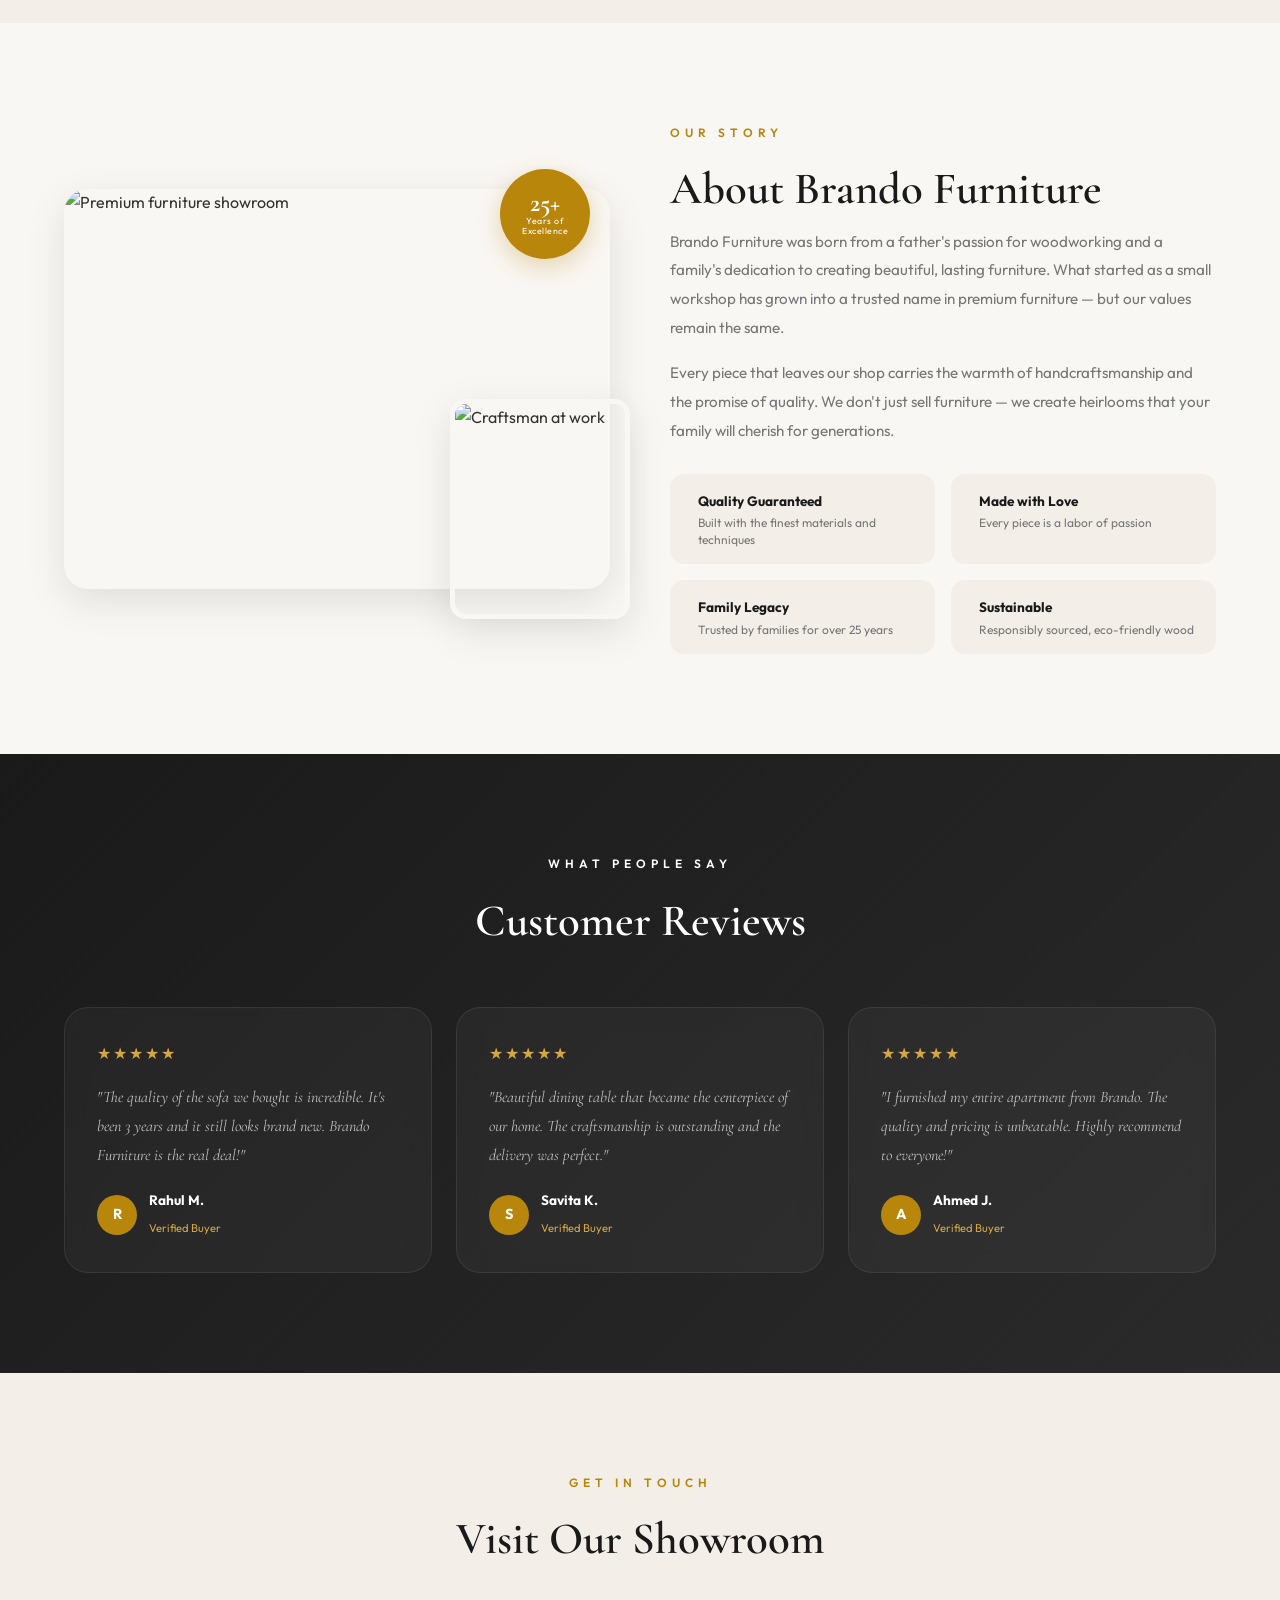
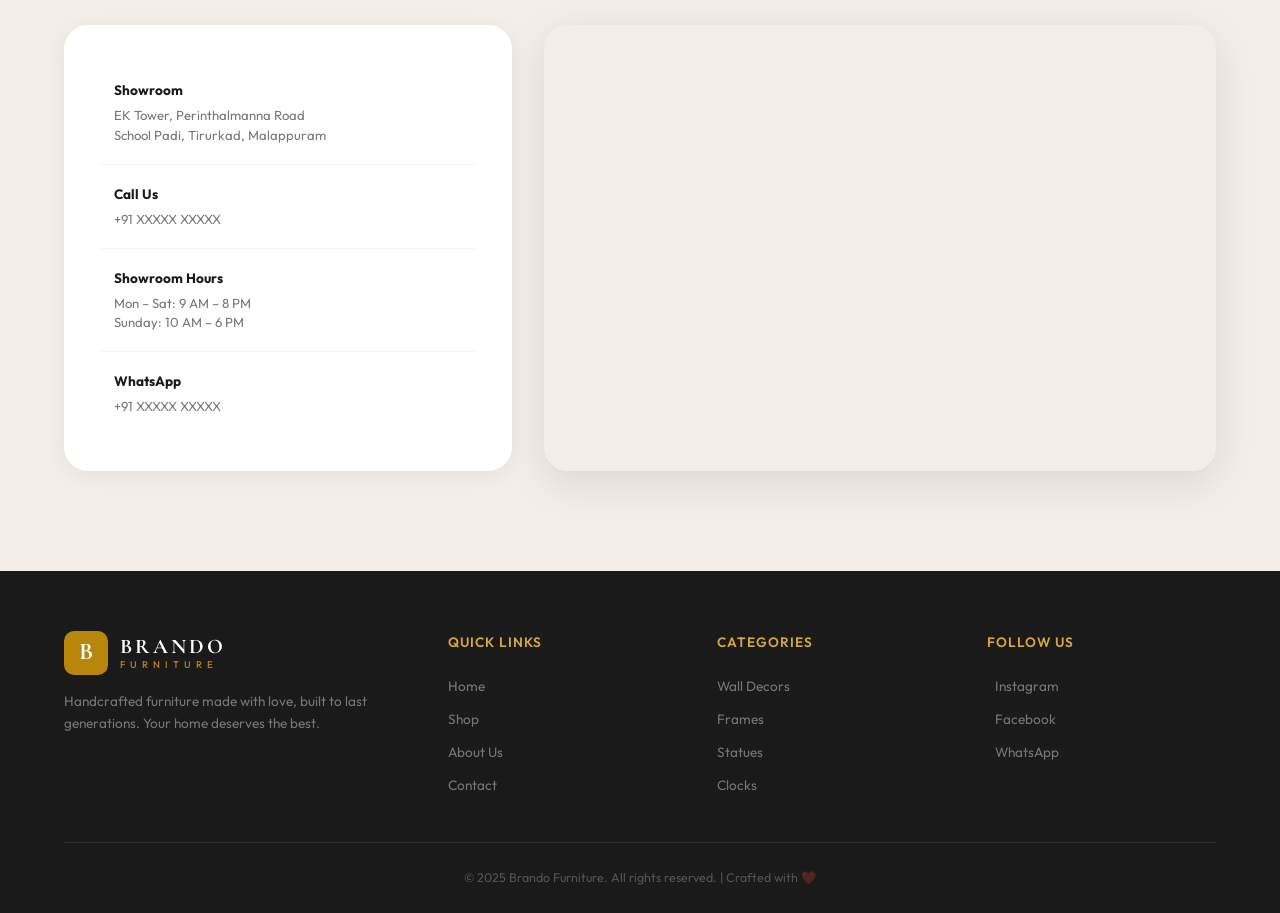
==== commit 05975249: "chore: prepare for production deployment" ====
--- a/index.html
+++ b/index.html
@@ -4,9 +4,10 @@
 <head>
     <meta charset="UTF-8">
     <meta name="viewport" content="width=device-width, initial-scale=1.0">
-    <title>Brando Furniture — Premium Handcrafted Furniture</title>
+    <title>Brando Furniture — Premium Handcrafted Furniture in Malappuram</title>
     <meta name="description"
-        content="Brando Furniture offers premium handcrafted furniture built with love, quality, and tradition. Shop sofas, beds, tables, chairs, and more.">
+        content="Brando Furniture offers premium handcrafted furniture in Tirurkad, Malappuram. Built with love, quality, and tradition. Shop sofas, beds, tables, and more.">
+    <meta name="keywords" content="furniture, handcrafted, Malappuram, Tirurkad, Brando Furniture, premium furniture, local business">
     <link rel="preconnect" href="https://fonts.googleapis.com">
     <link rel="preconnect" href="https://fonts.gstatic.com" crossorigin>
     <link
@@ -38,7 +39,7 @@
                     <ion-icon name="search-outline"></ion-icon>
                 </button>
                 <button class="cart-toggle" id="cart-btn" onclick="toggleCart()">
-                    <ion-icon name="bag-outline"></ion-icon>
+                    <ion-icon name="cart-outline"></ion-icon>
                     <span class="cart-badge scale-0" id="cart-badge">0</span>
                 </button>
             </div>
@@ -307,10 +308,10 @@
                 </div>
                 <div class="footer-col">
                     <h4>Categories</h4>
-                    <a href="#" onclick="filterProducts('Living Room')">Living Room</a>
-                    <a href="#" onclick="filterProducts('Bedroom')">Bedroom</a>
-                    <a href="#" onclick="filterProducts('Dining')">Dining</a>
-                    <a href="#" onclick="filterProducts('Office')">Office</a>
+                    <a href="#" onclick="filterProducts('Wall Decors')">Wall Decors</a>
+                    <a href="#" onclick="filterProducts('Frames')">Frames</a>
+                    <a href="#" onclick="filterProducts('Statues')">Statues</a>
+                    <a href="#" onclick="filterProducts('Clocks')">Clocks</a>
                 </div>
                 <div class="footer-col">
                     <h4>Follow Us</h4>
@@ -351,6 +352,8 @@
         }
     </script>
     <script src="app.js"></script>
+    <script type="module" src="https://unpkg.com/ionicons@7.1.0/dist/ionicons/ionicons.esm.js"></script>
+    <script nomodule src="https://unpkg.com/ionicons@7.1.0/dist/ionicons/ionicons.js"></script>
 </body>
 
 </html>
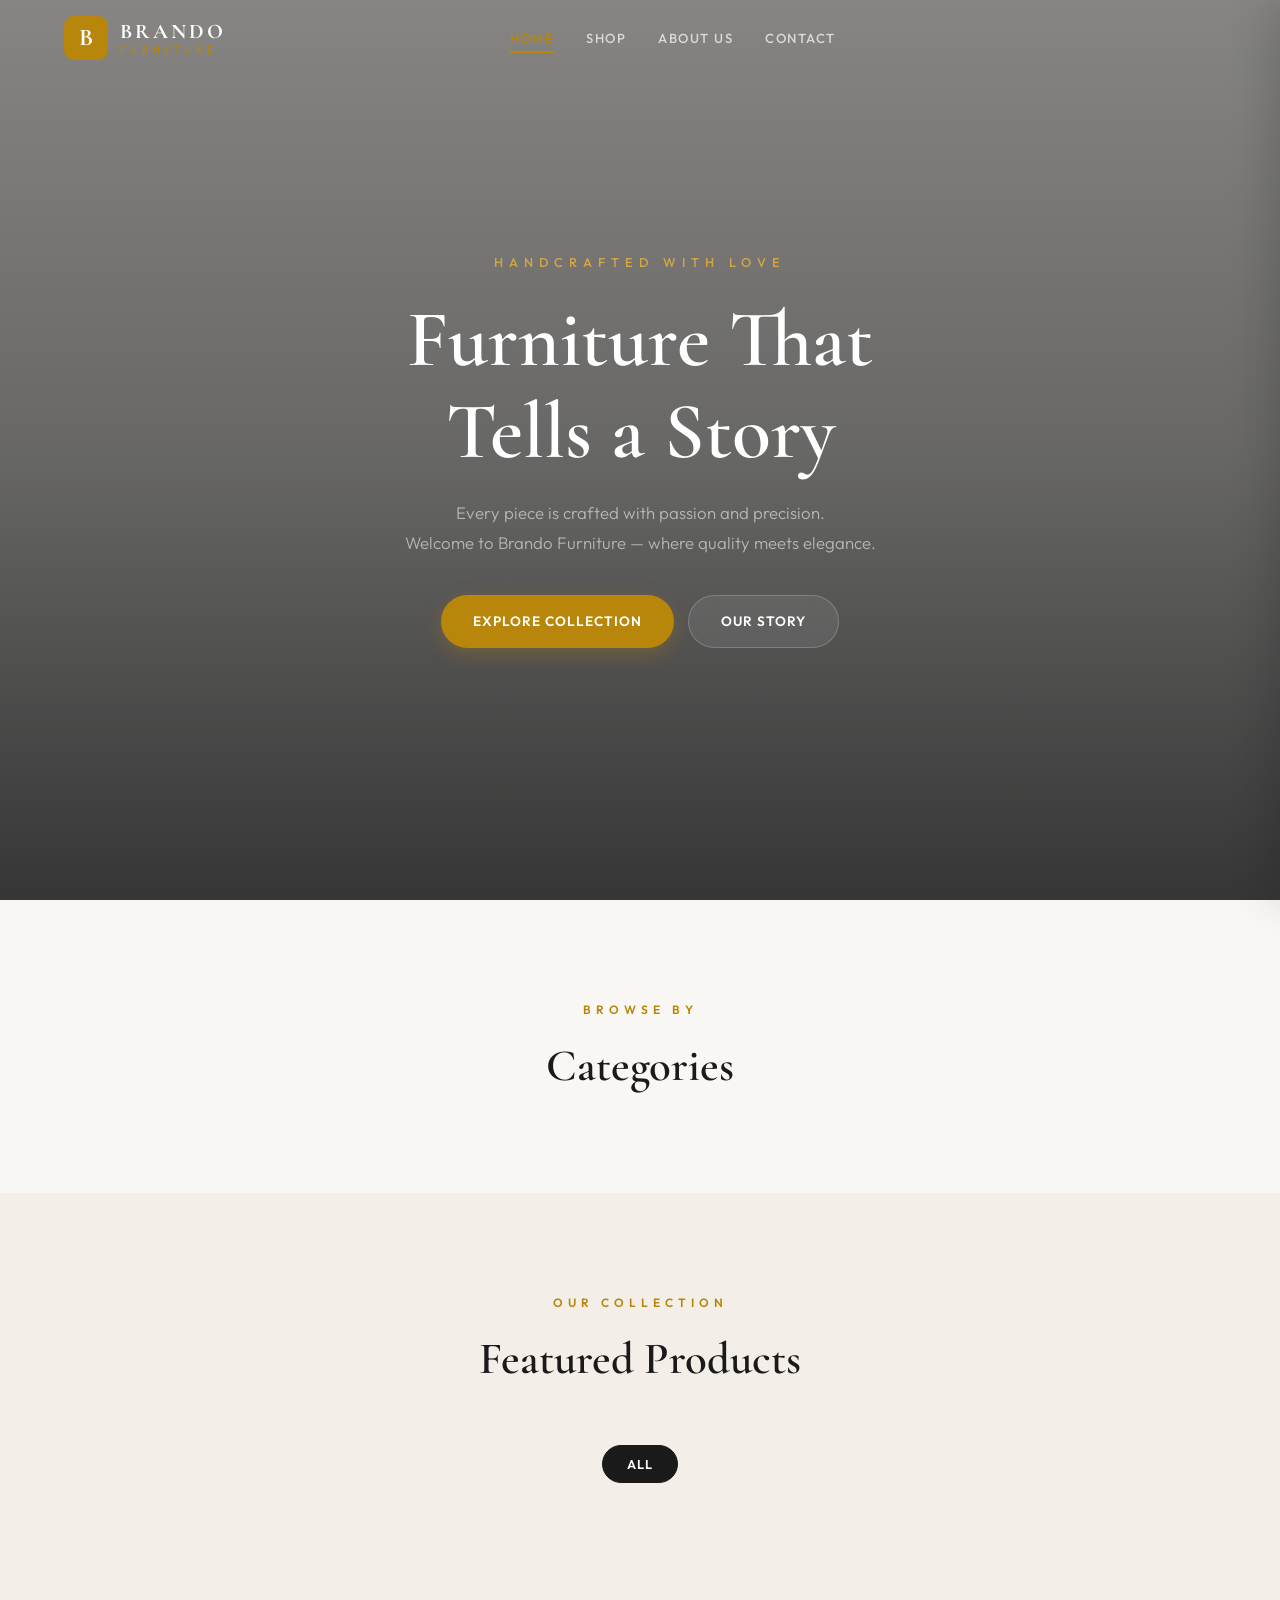
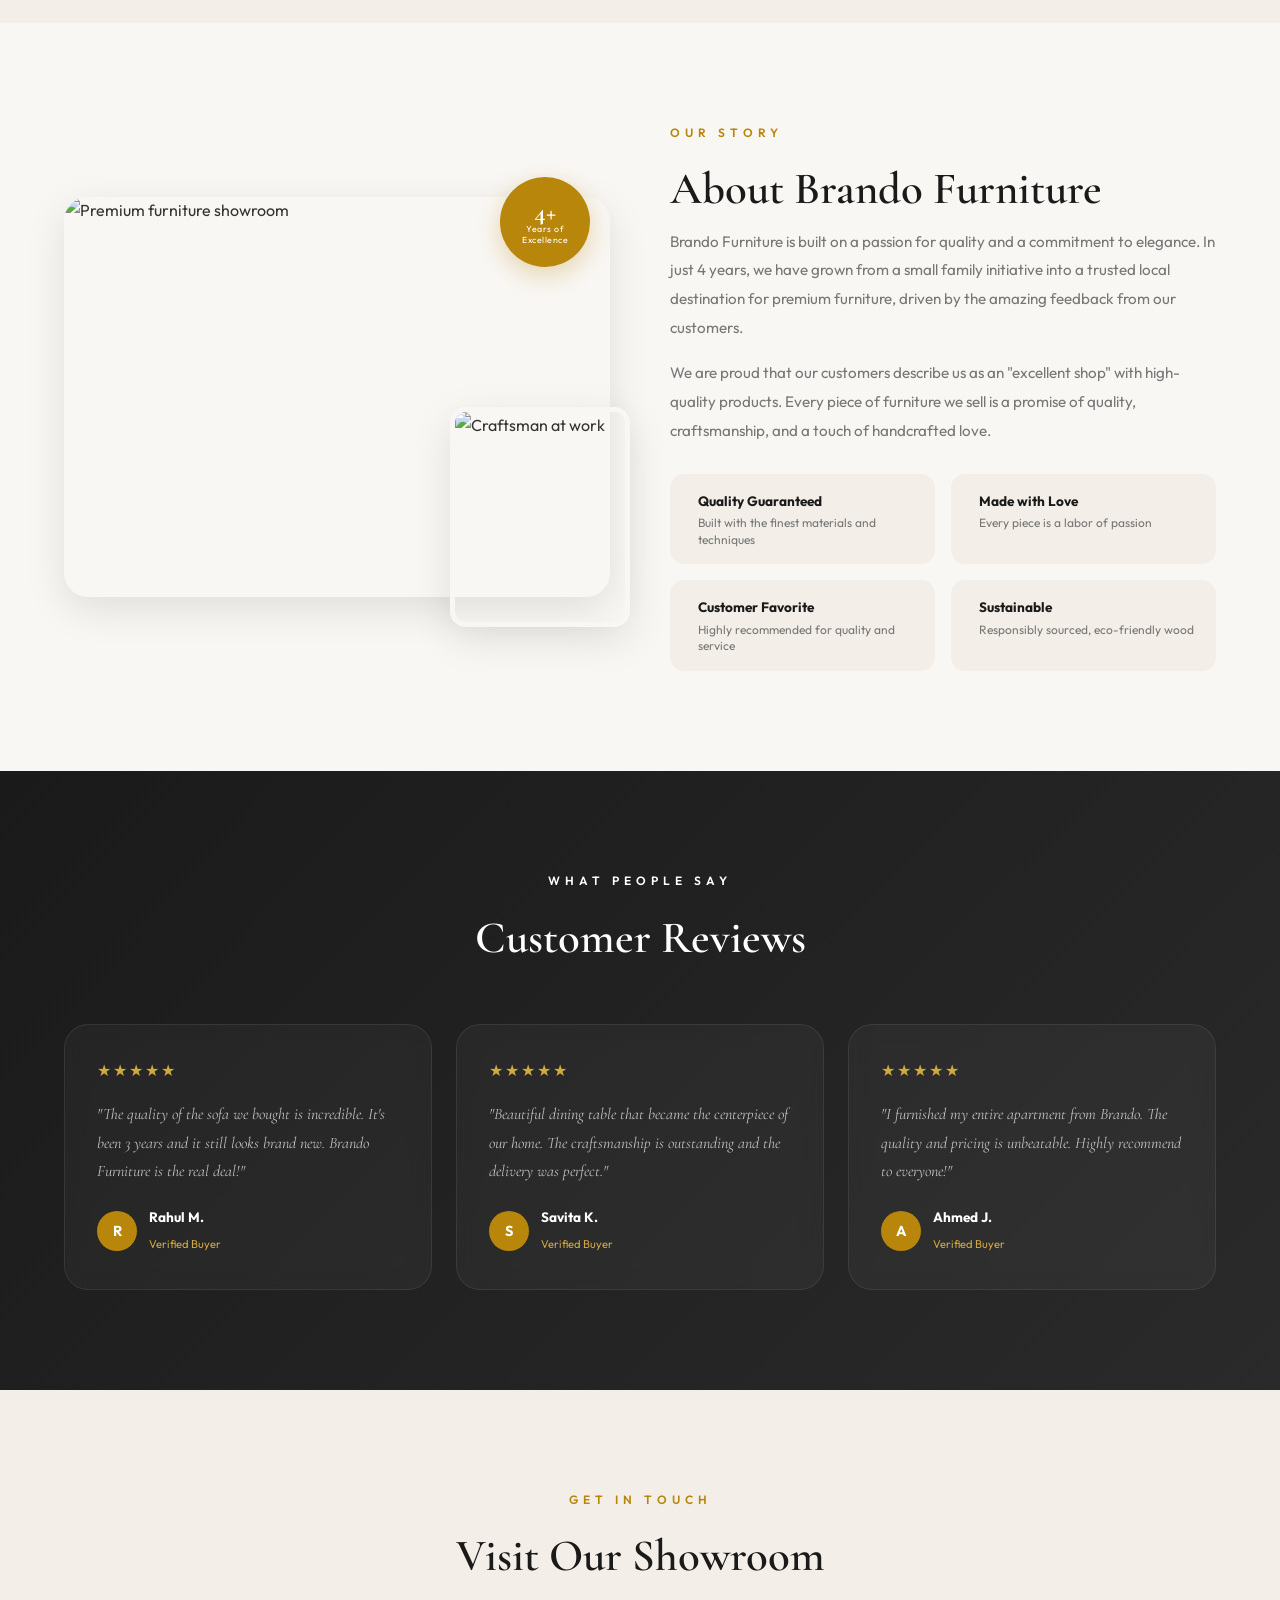
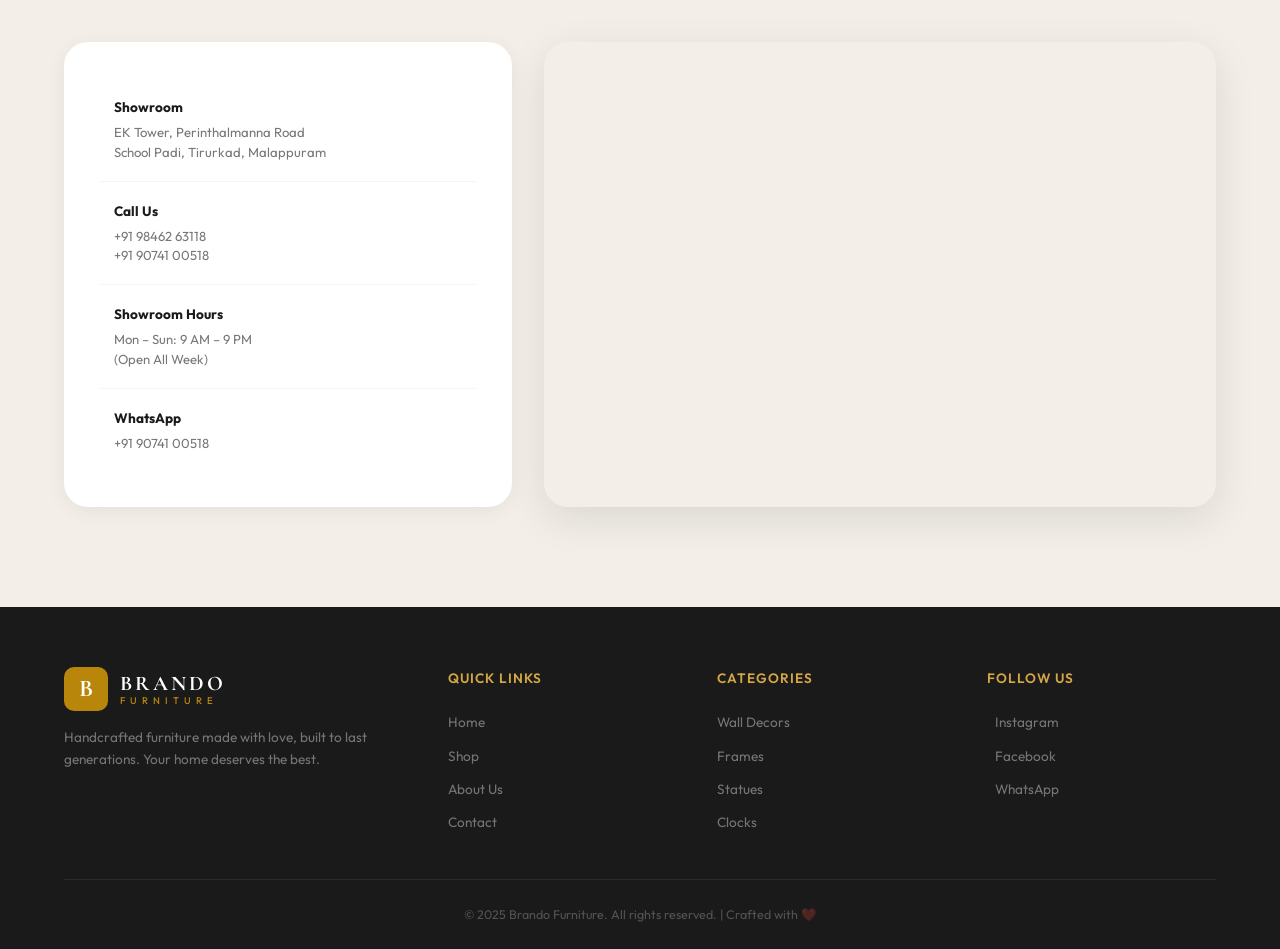
==== commit cf0785a6: "Prepare for GitHub Pages deployment" ====
--- a/index.html
+++ b/index.html
@@ -114,7 +114,7 @@
                             alt="Craftsman at work">
                     </div>
                     <div class="about-badge">
-                        <span class="badge-number">25+</span>
+                        <span class="badge-number">4+</span>
                         <span class="badge-text">Years of<br>Excellence</span>
                     </div>
                 </div>
@@ -122,14 +122,10 @@
                     <p class="section-tag">Our Story</p>
                     <h2 class="section-title left">About Brando Furniture</h2>
                     <p class="about-text">
-                        Brando Furniture was born from a father's passion for woodworking and a family's dedication to
-                        creating beautiful, lasting furniture. What started as a small workshop has grown into a trusted
-                        name in premium furniture — but our values remain the same.
+                        Brando Furniture is built on a passion for quality and a commitment to elegance. In just 4 years, we have grown from a small family initiative into a trusted local destination for premium furniture, driven by the amazing feedback from our customers.
                     </p>
                     <p class="about-text">
-                        Every piece that leaves our shop carries the warmth of handcraftsmanship and the promise of
-                        quality. We don't just sell furniture — we create heirlooms that your family will cherish for
-                        generations.
+                        We are proud that our customers describe us as an "excellent shop" with high-quality products. Every piece of furniture we sell is a promise of quality, craftsmanship, and a touch of handcrafted love.
                     </p>
                     <div class="about-values">
                         <div class="about-value">
@@ -149,8 +145,8 @@
                         <div class="about-value">
                             <ion-icon name="people-outline"></ion-icon>
                             <div>
-                                <h4>Family Legacy</h4>
-                                <p>Trusted by families for over 25 years</p>
+                                <h4>Customer Favorite</h4>
+                                <p>Highly recommended for quality and service</p>
                             </div>
                         </div>
                         <div class="about-value">
@@ -234,29 +230,29 @@
                         <ion-icon name="call-outline"></ion-icon>
                         <div>
                             <h4>Call Us</h4>
-                            <p>+91 XXXXX XXXXX</p>
+                            <p>+91 98462 63118<br>+91 90741 00518</p>
                         </div>
                     </div>
                     <div class="contact-item">
                         <ion-icon name="time-outline"></ion-icon>
                         <div>
                             <h4>Showroom Hours</h4>
-                            <p>Mon – Sat: 9 AM – 8 PM<br>Sunday: 10 AM – 6 PM</p>
+                            <p>Mon – Sun: 9 AM – 9 PM<br>(Open All Week)</p>
                         </div>
                     </div>
                     <div class="contact-item">
                         <ion-icon name="logo-whatsapp"></ion-icon>
                         <div>
                             <h4>WhatsApp</h4>
-                            <p>+91 XXXXX XXXXX</p>
+                            <p>+91 90741 00518</p>
                         </div>
                     </div>
                 </div>
                 <div class="map-wrapper fade-up delay-1">
                     <iframe
-                        src="https://www.google.com/maps/embed?pb=!1m18!1m12!1m3!1d3413.456!2d76.24483!3d10.96885!2m3!1f0!2f0!3f0!3m2!1i1024!2i768!4f13.1!3m3!1m2!1s0x0%3A0x0!2zMTDCsDU4JzA3LjkiTiA3NsKwMTQnNDEuNCJF!5e0!3m2!1sen!2sin!4v1710000000000"
+                        src="https://www.google.com/maps/embed?pb=!1m18!1m12!1m3!1d3916.6990736828343!2d76.18399167509169!3d10.986071489175748!2m3!1f0!2f0!3f0!3m2!1i1024!2i768!4f13.1!3m3!1m2!1s0x3ba7cdaf08be36eb%3A0xae600bffde1e7191!2sBrando%20Furniture!5e0!3m2!1sen!2sin!4v1778913165368!5m2!1sen!2sin"
                         width="100%" height="100%" style="border:0;border-radius:20px;" allowfullscreen=""
-                        loading="lazy"></iframe>
+                        loading="lazy" referrerpolicy="no-referrer-when-downgrade"></iframe>
                 </div>
             </div>
         </div>
@@ -269,19 +265,103 @@
             <h3>Your Cart</h3>
             <button onclick="toggleCart()" class="close-cart"><ion-icon name="close-outline"></ion-icon></button>
         </div>
-        <div class="cart-items" id="cart-items">
-            <div class="empty-cart">
-                <ion-icon name="bag-outline"></ion-icon>
-                <p>Your cart is empty</p>
-                <button onclick="toggleCart(); showShop();" class="btn btn-gold-sm">Start Shopping</button>
-            </div>
-        </div>
-        <div class="cart-footer">
-            <div class="cart-total">
-                <span>Total</span>
-                <span id="cart-total">₹0</span>
-            </div>
-            <button onclick="openCheckout()" class="btn btn-gold full">Proceed to Checkout</button>
+        <div class="cart-scroll-area">
+            <div class="cart-items" id="cart-items">
+                <div class="empty-cart">
+                    <ion-icon name="bag-outline"></ion-icon>
+                    <p>Your cart is empty</p>
+                    <button onclick="toggleCart(); showShop();" class="btn btn-gold-sm">Start Shopping</button>
+                </div>
+            </div>
+
+            <!-- Checkout Form (Directly inside Cart) -->
+            <div id="checkout-form" class="checkout-form hidden" style="padding: 20px; border-top: 1px solid #eee;">
+                <h3 style="font-family:var(--font-display);font-size:1.3rem;margin-bottom:15px">Delivery Details</h3>
+                <div style="margin-bottom: 15px;">
+                    <label style="display:block;margin-bottom:5px;font-size:0.9rem;">Full Name *</label>
+                    <input type="text" id="co-name" placeholder="Your full name" style="width:100%;padding:10px;border:1px solid #ddd;border-radius:8px;">
+                </div>
+                <div style="margin-bottom: 15px;">
+                    <label style="display:block;margin-bottom:5px;font-size:0.9rem;">Mobile Number *</label>
+                    <input type="tel" id="co-mobile" placeholder="10-digit mobile" maxlength="10" style="width:100%;padding:10px;border:1px solid #ddd;border-radius:8px;">
+                </div>
+                <div style="margin-bottom: 15px;">
+                    <label style="display:block;margin-bottom:5px;font-size:0.9rem;">Delivery Address *</label>
+                    <textarea id="co-address" rows="2" placeholder="House/Flat No, Street" style="width:100%;padding:10px;border:1px solid #ddd;border-radius:8px;"></textarea>
+                </div>
+                <div style="display:grid; grid-template-columns: 1fr 1fr; gap: 10px; margin-bottom: 15px;">
+                    <div>
+                        <label style="display:block;margin-bottom:5px;font-size:0.9rem;">Landmark</label>
+                        <input type="text" id="co-landmark" placeholder="Near ..." style="width:100%;padding:10px;border:1px solid #ddd;border-radius:8px;">
+                    </div>
+                    <div>
+                        <label style="display:block;margin-bottom:5px;font-size:0.9rem;">Pin Code *</label>
+                        <input type="tel" id="co-pincode" placeholder="6 digits" maxlength="6" style="width:100%;padding:10px;border:1px solid #ddd;border-radius:8px;">
+                    </div>
+                </div>
+                <div style="display:grid; grid-template-columns: 1fr 1fr; gap: 10px; margin-bottom: 15px;">
+                    <div>
+                        <label style="display:block;margin-bottom:5px;font-size:0.9rem;">City *</label>
+                        <input type="text" id="co-city" list="city-options" placeholder="Your city" autocomplete="off" style="width:100%;padding:10px;border:1px solid #ddd;border-radius:8px;">
+                        <datalist id="city-options">
+                            <option value="Tirurkad"></option>
+                            <option value="Mankada"></option>
+                            <option value="Perinthalmanna"></option>
+                            <option value="Malappuram"></option>
+                            <option value="Manjeri"></option>
+                            <option value="Kottakkal"></option>
+                        </datalist>
+                    </div>
+                    <div>
+                        <label style="display:block;margin-bottom:5px;font-size:0.9rem;">State *</label>
+                        <select id="co-state" required style="width: 100%; padding: 10px; border: 1px solid #ddd; border-radius: 8px; font-family: var(--font);">
+                            <option value="" disabled selected>Select your state</option>
+                            <option value="Kerala">Kerala</option>
+                            <option value="Karnataka">Karnataka</option>
+                            <option value="Tamil Nadu">Tamil Nadu</option>
+                            <option value="Maharashtra">Maharashtra</option>
+                        </select>
+                    </div>
+                </div>
+                <div style="margin-bottom: 20px;">
+                    <label style="display:block;margin-bottom:5px;font-size:0.9rem;">Payment Method *</label>
+                    <div class="payment-options" style="display:flex;flex-direction:column;gap:10px;">
+                        <label class="payment-option" style="display:flex;align-items:center;gap:10px;padding:10px;border:1px solid #ddd;border-radius:8px;cursor:pointer;" onclick="document.getElementById('pay-cod').checked=true; toggleUPIDisplay(false)">
+                            <input type="radio" name="pay" id="pay-cod" value="COD" checked>
+                            <div><h4 style="margin:0;font-size:1rem;">Cash on Delivery</h4><p style="margin:0;font-size:0.8rem;color:var(--text-light);">Pay when delivered</p></div>
+                        </label>
+                        <label class="payment-option" style="display:flex;align-items:center;gap:10px;padding:10px;border:1px solid #ddd;border-radius:8px;cursor:pointer;" onclick="document.getElementById('pay-upi').checked=true; toggleUPIDisplay(true)">
+                            <input type="radio" name="pay" id="pay-upi" value="UPI">
+                            <div><h4 style="margin:0;font-size:1rem;">UPI Payment</h4><p style="margin:0;font-size:0.8rem;color:var(--text-light);">GPay, PhonePe, Paytm</p></div>
+                        </label>
+                    </div>
+                </div>
+                
+                <!-- Beautiful UPI QR Section -->
+                <div id="upi-qr-section" class="upi-pay-section hidden" style="margin-bottom:20px;text-align:center;">
+                    <div class="qr-container" style="margin-bottom: 10px;display:inline-block;padding:10px;background:#fff;border-radius:10px;box-shadow:0 4px 10px rgba(0,0,0,0.1);">
+                        <img id="qr-img" src="" alt="UPI QR Code" style="width:150px;height:150px;">
+                    </div>
+                    <div class="upi-id-box" style="font-weight:600;margin-bottom:10px;">brandofurniture23@okicici</div>
+                    <p class="upi-hint" style="margin-bottom:15px;font-size:0.9rem;">Pay amount <strong id="upi-total-display">₹0</strong> via any UPI app.</p>
+                    <div style="background:#f8fafc; padding:15px; border-radius:10px; text-align:left;">
+                        <label style="font-weight:600; color:#1e293b; margin-bottom:8px; display:block; font-size:0.9rem;">Step 1: Complete Payment</label>
+                        <button type="button" class="btn btn-gold full" style="margin-bottom:15px;" id="upi-pay-btn">
+                            Open GPay / PhonePe / Paytm
+                        </button>
+                        <label style="font-weight:600; color:#1e293b; margin-bottom:8px; display:block; font-size:0.9rem;">Step 2: Enter Transaction ID to Confirm</label>
+                        <input type="text" id="co-utr" placeholder="12-digit UTR No. (e.g. 412356...)" style="width:100%; padding:12px; border:1px solid #ddd; border-radius:8px; font-family:var(--font);">
+                    </div>
+                </div>
+            </div>
+        </div>
+
+        <div class="cart-footer" id="cart-footer">
+            <div class="cart-total" style="margin-bottom: 10px;">
+                <span>Total Amount:</span>
+                <span id="cart-total" style="font-size:1.3rem;font-weight:bold;color:var(--text);">₹0</span>
+            </div>
+            <button onclick="placeOrder()" class="btn btn-gold full" id="place-order-btn" style="font-size:1.1rem;padding:15px;"><ion-icon name="checkmark-circle" style="margin-right:5px;vertical-align:middle;"></ion-icon> <span id="btn-text">Place Order</span></button>
         </div>
     </div>
 
--- a/style.css
+++ b/style.css
@@ -547,20 +547,26 @@
 
 .product-card .product-img {
     position: relative;
-    height: 260px;
+    height: 280px;
     overflow: hidden;
-    background: var(--bg-warm);
+    background: #f8f8f8;
+    display: flex;
+    align-items: center;
+    justify-content: center;
 }
 
 .product-card .product-img img {
     width: 100%;
     height: 100%;
-    object-fit: cover;
-    transition: transform 0.6s;
+    object-fit: contain;
+    object-position: center;
+    padding: 4px;
+    transition: transform 0.4s ease;
+    display: block;
 }
 
 .product-card:hover .product-img img {
-    transform: scale(1.06);
+    transform: scale(1.04);
 }
 
 .product-card .product-tag {
@@ -1020,13 +1026,17 @@
     border-radius: 12px;
     overflow: hidden;
     flex-shrink: 0;
-    background: var(--bg-warm);
+    background: #f8f8f8;
+    display: flex;
+    align-items: center;
+    justify-content: center;
 }
 
 .cart-item-img img {
     width: 100%;
     height: 100%;
-    object-fit: cover;
+    object-fit: contain;
+    padding: 2px;
 }
 
 .cart-item-info {
